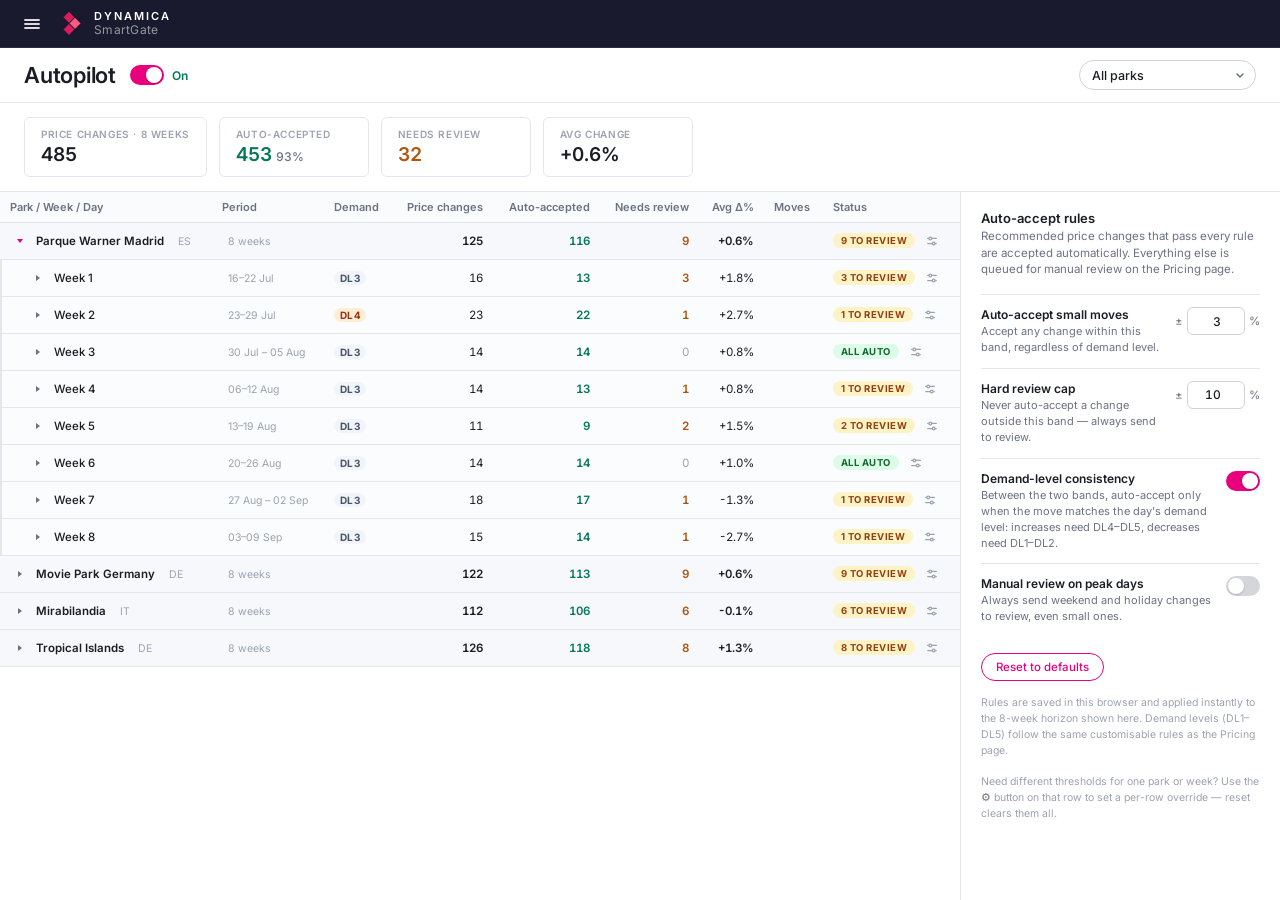
==== autopilot.html @ 84ec47a8 "Booking channels, demand levels, Autopilot page, bulk updates Pricing page: - Ticket types replaced " ====
<!DOCTYPE html>
<html lang="en">
<head>
  <meta charset="UTF-8" />
  <meta name="viewport" content="width=device-width, initial-scale=1.0" />
  <title>Autopilot — Dynamica SmartGate</title>
  <link rel="stylesheet" href="styles.css" />
  <style>
    /* Autopilot — scoped to .ap- */
    [hidden] { display: none !important; }

    .ap-page {
      flex: 1;
      display: flex;
      flex-direction: column;
      overflow: hidden;
      background: var(--body-bg);
    }
    .ap-header-row {
      flex-shrink: 0;
      padding: 12px 24px;
      display: flex;
      align-items: center;
      gap: 14px;
      flex-wrap: wrap;
      background: var(--surface);
      border-bottom: 1px solid var(--border);
    }
    .ap-heading {
      font-family: 'Inter', sans-serif;
      font-size: 22px;
      font-weight: 600;
      color: var(--text-primary);
      letter-spacing: -0.01em;
      margin: 0;
    }
    .ap-master {
      display: inline-flex;
      align-items: center;
      gap: 8px;
      font-family: 'Inter', sans-serif;
      font-size: 12px;
      font-weight: 600;
      color: var(--text-secondary);
    }
    .ap-master .state-label { min-width: 24px; }
    .ap-master .state-label.on { color: #047857; }
    .ap-spacer { flex: 1; }
    .ap-park-filter {
      font-family: 'Inter', sans-serif;
      font-size: 12.5px;
      font-weight: 500;
      color: var(--text-primary);
      background: var(--surface);
      border: 1px solid var(--border-mid);
      border-radius: 20px;
      height: 30px;
      padding: 0 28px 0 12px;
      appearance: none;
      -webkit-appearance: none;
      cursor: pointer;
      background-image: url("data:image/svg+xml;utf8,<svg xmlns='http://www.w3.org/2000/svg' width='10' height='10' viewBox='0 0 10 10'><path d='M2 4l3 3 3-3' stroke='%236b7280' stroke-width='1.5' fill='none' stroke-linecap='round' stroke-linejoin='round'/></svg>");
      background-repeat: no-repeat;
      background-position: right 10px center;
    }
    .ap-park-filter:hover { border-color: var(--accent); }

    /* KPI strip */
    .ap-kpis {
      flex-shrink: 0;
      display: flex;
      gap: 12px;
      flex-wrap: wrap;
      padding: 14px 24px;
      background: var(--surface);
      border-bottom: 1px solid var(--border);
    }
    .ap-kpi {
      border: 1px solid var(--border);
      border-radius: var(--radius);
      padding: 10px 16px;
      min-width: 150px;
      font-family: 'Inter', sans-serif;
    }
    .ap-kpi .label {
      font-size: 10px;
      font-weight: 600;
      text-transform: uppercase;
      letter-spacing: 0.06em;
      color: var(--text-muted);
    }
    .ap-kpi .value {
      font-size: 19px;
      font-weight: 600;
      color: var(--text-primary);
      font-variant-numeric: tabular-nums;
      margin-top: 3px;
    }
    .ap-kpi .value .unit { font-size: 12px; font-weight: 500; color: var(--text-secondary); margin-left: 4px; }
    .ap-kpi.k-auto   .value { color: #047857; }
    .ap-kpi.k-review .value { color: #b45309; }

    /* Body: table + rules sidebar */
    .ap-body {
      flex: 1;
      display: grid;
      grid-template-columns: minmax(0, 1fr) 320px;
      overflow: hidden;
    }
    .ap-table-wrap {
      overflow: auto;
      background: var(--surface);
    }
    table.ap-table {
      border-collapse: separate;
      border-spacing: 0;
      width: 100%;
      min-width: 860px;
      font-family: 'Inter', sans-serif;
      font-size: 11.5px;
      background: var(--surface);
    }
    table.ap-table thead th {
      position: sticky;
      top: 0;
      z-index: 5;
      padding: 8px 10px;
      font-weight: 600;
      font-size: 11px;
      color: var(--text-secondary);
      background: #fafbfc;
      border-bottom: 1px solid var(--border);
      text-align: left;
      white-space: nowrap;
    }
    table.ap-table thead th.num { text-align: right; }
    table.ap-table tbody td {
      padding: 7px 10px;
      border-bottom: 1px solid var(--border);
      color: var(--text-primary);
      vertical-align: middle;
      white-space: nowrap;
      background: var(--surface);
    }
    table.ap-table tbody td.num {
      text-align: right;
      font-variant-numeric: tabular-nums;
    }
    table.ap-table tbody tr:hover td { background-color: var(--row-hover); }
    table.ap-table tbody tr.row-park td { background: #f6f8fc; font-weight: 600; }
    table.ap-table tbody tr.row-park:hover td { background: #eef2f8; }
    table.ap-table tbody tr.row-week td { background: #fbfcfe; }
    table.ap-table tbody tr.row-week:hover td { background: #f3f5f9; }
    table.ap-table tbody tr.row-park td.col-name { padding-left: 12px; }
    table.ap-table tbody tr.row-week td.col-name { padding-left: 30px; box-shadow: inset 2px 0 0 var(--border); }
    table.ap-table tbody tr.row-day  td.col-name { padding-left: 52px; box-shadow: inset 2px 0 0 var(--border); }

    .accordion-name {
      display: inline-flex;
      align-items: center;
      gap: 8px;
      cursor: pointer;
      user-select: none;
    }
    .accordion-chev {
      display: inline-flex;
      align-items: center;
      justify-content: center;
      width: 16px;
      height: 16px;
      border-radius: 4px;
      color: var(--text-secondary);
      transition: transform .15s ease, background .12s, color .12s;
    }
    .accordion-name:hover .accordion-chev { background: rgba(232,0,125,0.08); color: var(--accent); }
    .accordion-name.expanded .accordion-chev { transform: rotate(90deg); color: var(--accent); }
    .lvl-park-name { font-weight: 600; color: var(--text-primary); }
    .lvl-week-name { font-weight: 500; color: var(--text-primary); }
    .park-country {
      font-weight: 400;
      font-size: 10.5px;
      color: var(--text-muted);
      margin-left: 6px;
      letter-spacing: 0.02em;
    }
    .row-meta {
      color: var(--text-muted);
      font-weight: 400;
      font-size: 10.5px;
      margin-left: 6px;
    }
    .leaf-bullet {
      display: inline-block;
      color: var(--text-muted);
      margin-right: 8px;
      font-size: 14px;
      line-height: 1;
      vertical-align: middle;
      transform: translateY(-1px);
    }
    .day-dow { color: var(--text-muted); font-size: 10.5px; margin-left: 6px; }
    .holiday-tag { color: var(--accent); font-weight: 500; margin-left: 6px; font-size: 10.5px; }

    /* Demand Level chips (same scale as Pricing) */
    .dl-chip {
      display: inline-block;
      font-size: 10px;
      font-weight: 700;
      letter-spacing: 0.04em;
      padding: 1px 6px;
      border-radius: 999px;
      font-variant-numeric: tabular-nums;
    }
    .dl-chip.dl-5 { background: #fee2e2; color: #991b1b; }
    .dl-chip.dl-4 { background: #ffedd5; color: #9a3412; }
    .dl-chip.dl-3 { background: #f1f5f9; color: #475569; }
    .dl-chip.dl-2 { background: #e0f2fe; color: #075985; }
    .dl-chip.dl-1 { background: #ede9fe; color: #5b21b6; }

    /* Counts + status */
    .ap-count-auto   { color: #047857; font-weight: 600; }
    .ap-count-review { color: #b45309; font-weight: 600; }
    .ap-count-zero   { color: var(--text-muted); font-weight: 400; }
    .ap-status {
      display: inline-block;
      font-size: 9.5px;
      font-weight: 700;
      letter-spacing: 0.05em;
      text-transform: uppercase;
      padding: 2px 8px;
      border-radius: 999px;
      white-space: nowrap;
    }
    .ap-status.s-auto   { background: #dcfce7; color: #166534; }
    .ap-status.s-review { background: #fef3c7; color: #92400e; }
    .ap-status.s-none   { background: #f1f5f9; color: #64748b; }
    .ap-status.s-off    { background: #f1f5f9; color: #64748b; }
    td.status-cell { white-space: nowrap; }
    .ap-tune {
      display: inline-flex;
      align-items: center;
      justify-content: center;
      width: 22px;
      height: 22px;
      margin-left: 6px;
      border: none;
      background: transparent;
      border-radius: 50%;
      color: var(--text-muted);
      cursor: pointer;
      vertical-align: middle;
      padding: 0;
      transition: color .12s, background .12s;
    }
    .ap-tune:hover { color: var(--accent); background: rgba(232,0,125,0.08); }
    .ap-ovr-chip {
      display: inline-block;
      font-size: 9.5px;
      font-weight: 700;
      letter-spacing: 0.03em;
      padding: 2px 7px;
      border-radius: 999px;
      background: rgba(232,0,125,0.08);
      color: var(--accent);
      margin-left: 6px;
      vertical-align: middle;
      font-variant-numeric: tabular-nums;
    }
    .ap-ovr-popover {
      position: fixed;
      z-index: 300;
      width: 290px;
      background: var(--surface);
      border: 1px solid var(--border);
      border-radius: var(--radius-lg);
      box-shadow: var(--shadow-lg);
      padding: 14px 16px;
      font-family: 'Inter', sans-serif;
    }
    .ap-ovr-title { font-size: 12.5px; font-weight: 600; color: var(--text-primary); }
    .ap-ovr-sub { font-size: 11px; color: var(--text-secondary); line-height: 1.45; margin: 4px 0 10px; }
    .ap-ovr-row {
      display: flex;
      align-items: center;
      gap: 6px;
      padding: 5px 0;
    }
    .ap-ovr-row label { flex: 1; font-size: 11.5px; font-weight: 500; color: var(--text-primary); }
    .ap-ovr-row .pm, .ap-ovr-row .unit { font-size: 11.5px; color: var(--text-secondary); }
    .ap-ovr-row input {
      width: 56px;
      height: 28px;
      padding: 0 8px;
      border: 1px solid var(--border-mid);
      border-radius: var(--radius);
      font-family: 'Inter', sans-serif;
      font-size: 12px;
      font-weight: 500;
      text-align: right;
      font-variant-numeric: tabular-nums;
    }
    .ap-ovr-row input:focus { outline: 1.5px solid var(--accent); outline-offset: -1px; border-color: var(--accent); }
    .ap-ovr-actions {
      display: flex;
      justify-content: space-between;
      gap: 8px;
      margin-top: 10px;
    }
    .ap-ovr-clear {
      font-family: 'Inter', sans-serif;
      font-size: 11px;
      font-weight: 500;
      color: var(--text-secondary);
      background: transparent;
      border: 1px solid var(--border-mid);
      border-radius: 999px;
      padding: 5px 12px;
      cursor: pointer;
    }
    .ap-ovr-clear:hover { color: #dc2626; border-color: #fecaca; background: #fef2f2; }
    .ap-ovr-apply {
      font-family: 'Inter', sans-serif;
      font-size: 11px;
      font-weight: 600;
      color: #fff;
      background: var(--accent);
      border: 1px solid var(--accent);
      border-radius: 999px;
      padding: 5px 16px;
      cursor: pointer;
    }
    .ap-ovr-apply:hover { background: var(--accent-dim); }
    .ap-rules-note-icon { color: var(--text-secondary); }

    .ap-moves {
      font-size: 10.5px;
      color: var(--text-secondary);
      font-variant-numeric: tabular-nums;
    }
    .ap-moves .up   { color: #166534; }
    .ap-moves .down { color: #991b1b; }
    .ap-empty {
      text-align: center;
      font-style: italic;
      color: var(--text-muted);
      padding: 32px 16px !important;
    }

    /* Rules sidebar */
    .ap-rules {
      border-left: 1px solid var(--border);
      background: var(--surface);
      overflow-y: auto;
      padding: 18px 20px 24px;
      font-family: 'Inter', sans-serif;
    }
    .ap-rules-title {
      font-size: 13px;
      font-weight: 600;
      color: var(--text-primary);
      margin-bottom: 2px;
    }
    .ap-rules-sub {
      font-size: 11.5px;
      color: var(--text-secondary);
      line-height: 1.45;
      margin-bottom: 16px;
    }
    .ap-rule {
      display: flex;
      align-items: flex-start;
      gap: 10px;
      padding: 12px 0;
      border-top: 1px solid var(--border);
    }
    .ap-rule-text { flex: 1; min-width: 0; }
    .ap-rule-label { font-size: 12px; font-weight: 600; color: var(--text-primary); }
    .ap-rule-desc {
      font-size: 11px;
      color: var(--text-secondary);
      line-height: 1.45;
      margin-top: 2px;
    }
    .ap-rule-input {
      display: inline-flex;
      align-items: center;
      gap: 4px;
      flex-shrink: 0;
    }
    .ap-rule-input input[type="number"] {
      width: 58px;
      height: 28px;
      padding: 0 8px;
      border: 1px solid var(--border-mid);
      border-radius: var(--radius);
      font-family: 'Inter', sans-serif;
      font-size: 12px;
      font-weight: 500;
      color: var(--text-primary);
      text-align: right;
      font-variant-numeric: tabular-nums;
    }
    .ap-rule-input input[type="number"]:focus { outline: 1.5px solid var(--accent); outline-offset: -1px; border-color: var(--accent); }
    .ap-rule-input .suffix { font-size: 11.5px; color: var(--text-secondary); }
    .ap-rules-reset {
      margin-top: 16px;
      font-family: 'Inter', sans-serif;
      font-size: 11.5px;
      font-weight: 500;
      color: var(--accent);
      background: none;
      border: 1px solid var(--accent);
      border-radius: 999px;
      padding: 6px 14px;
      cursor: pointer;
      transition: background .12s;
    }
    .ap-rules-reset:hover { background: rgba(232,0,125,0.08); }
    .ap-rules-note {
      margin-top: 14px;
      font-size: 10.5px;
      color: var(--text-muted);
      line-height: 1.5;
    }

    @media (max-width: 1100px) {
      .ap-body { grid-template-columns: 1fr; }
      .ap-rules { border-left: none; border-top: 1px solid var(--border); }
    }
  </style>
</head>
<body>
<div class="app">

  <!-- ── Top Nav ── -->
  <nav class="topnav">
    <button class="burger-btn" type="button" aria-label="Open menu" aria-expanded="false" aria-controls="appDrawer">
      <svg width="20" height="20" viewBox="0 0 20 20" fill="none" stroke="currentColor" stroke-width="1.8" stroke-linecap="round" aria-hidden="true">
        <line x1="3" y1="6"  x2="17" y2="6"/>
        <line x1="3" y1="10" x2="17" y2="10"/>
        <line x1="3" y1="14" x2="17" y2="14"/>
      </svg>
    </button>
    <a href="index.html" style="display:flex;align-items:center;gap:8px;margin-right:32px;text-decoration:none;flex-shrink:0;">
      <img src="engine_logo (2).png" style="height:28px;width:auto;display:block;" alt="Dynamica SmartGate">
      <div style="display:flex;flex-direction:column;line-height:1;gap:2px;">
        <span style="font-family:'Inter',sans-serif;font-size:11px;font-weight:600;letter-spacing:0.18em;color:#ffffff;text-transform:uppercase;">DYNAMICA</span>
        <span style="font-family:'Inter',sans-serif;font-size:12px;font-weight:400;letter-spacing:0.02em;color:rgba(255,255,255,0.55);">SmartGate</span>
      </div>
    </a>
  </nav>

  <main class="ap-page">

    <div class="ap-header-row">
      <h1 class="ap-heading">Autopilot</h1>
      <div class="ap-master">
        <label class="switch">
          <input type="checkbox" id="apEnabled" checked />
          <span class="switch-track"><span class="switch-thumb"></span></span>
        </label>
        <span class="state-label on" id="apEnabledLabel">On</span>
      </div>
      <div class="ap-spacer"></div>
      <select class="ap-park-filter" id="apParkFilter" aria-label="Filter by park">
        <option value="">All parks</option>
      </select>
    </div>

    <div class="ap-kpis" id="apKpis"></div>

    <div class="ap-body">
      <div class="ap-table-wrap">
        <table class="ap-table">
          <thead>
            <tr>
              <th>Park / Week / Day</th>
              <th>Period</th>
              <th>Demand</th>
              <th class="num">Price changes</th>
              <th class="num">Auto-accepted</th>
              <th class="num">Needs review</th>
              <th class="num">Avg Δ%</th>
              <th>Moves</th>
              <th>Status</th>
            </tr>
          </thead>
          <tbody id="apBody"></tbody>
        </table>
      </div>

      <aside class="ap-rules" aria-label="Autopilot rules">
        <div class="ap-rules-title">Auto-accept rules</div>
        <div class="ap-rules-sub">
          Recommended price changes that pass every rule are accepted automatically.
          Everything else is queued for manual review on the Pricing page.
        </div>

        <div class="ap-rule">
          <div class="ap-rule-text">
            <div class="ap-rule-label">Auto-accept small moves</div>
            <div class="ap-rule-desc">Accept any change within this band, regardless of demand level.</div>
          </div>
          <div class="ap-rule-input">
            <span class="suffix">±</span>
            <input type="number" id="ruleMaxAuto" min="0" max="20" step="0.5" value="3" />
            <span class="suffix">%</span>
          </div>
        </div>

        <div class="ap-rule">
          <div class="ap-rule-text">
            <div class="ap-rule-label">Hard review cap</div>
            <div class="ap-rule-desc">Never auto-accept a change outside this band — always send to review.</div>
          </div>
          <div class="ap-rule-input">
            <span class="suffix">±</span>
            <input type="number" id="ruleCap" min="1" max="50" step="0.5" value="10" />
            <span class="suffix">%</span>
          </div>
        </div>

        <div class="ap-rule">
          <div class="ap-rule-text">
            <div class="ap-rule-label">Demand-level consistency</div>
            <div class="ap-rule-desc">Between the two bands, auto-accept only when the move matches the day's demand level: increases need DL4–DL5, decreases need DL1–DL2.</div>
          </div>
          <label class="switch">
            <input type="checkbox" id="ruleDlConsistent" checked />
            <span class="switch-track"><span class="switch-thumb"></span></span>
          </label>
        </div>

        <div class="ap-rule">
          <div class="ap-rule-text">
            <div class="ap-rule-label">Manual review on peak days</div>
            <div class="ap-rule-desc">Always send weekend and holiday changes to review, even small ones.</div>
          </div>
          <label class="switch">
            <input type="checkbox" id="ruleWeekendManual" />
            <span class="switch-track"><span class="switch-thumb"></span></span>
          </label>
        </div>

        <button class="ap-rules-reset" type="button" id="apRulesReset">Reset to defaults</button>
        <div class="ap-rules-note">
          Rules are saved in this browser and applied instantly to the 8-week horizon shown here.
          Demand levels (DL1–DL5) follow the same customisable rules as the Pricing page.
          <br><br>
          Need different thresholds for one park or week? Use the
          <span class="ap-rules-note-icon" aria-hidden="true">⚙</span> button on that row to set a
          per-row override — reset clears them all.
        </div>
      </aside>
    </div>

  </main>
</div>

<!-- ── Slide-out drawer ── -->
<div class="drawer-backdrop"></div>
<aside class="drawer" id="appDrawer" aria-label="Main menu">
  <div class="drawer-header">
    <img src="engine_logo (2).png" alt="Dynamica">
    <div class="drawer-brand">
      <span class="wordmark">DYNAMICA</span>
      <span class="sub">SmartGate</span>
    </div>
    <button class="drawer-close" type="button" aria-label="Close menu">
      <svg width="18" height="18" viewBox="0 0 18 18" fill="none" stroke="currentColor" stroke-width="1.8" stroke-linecap="round" aria-hidden="true">
        <line x1="4"  y1="4"  x2="14" y2="14"/>
        <line x1="14" y1="4"  x2="4"  y2="14"/>
      </svg>
    </button>
  </div>
  <nav>
    <ul class="drawer-menu">
      <li>
        <a href="index.html" class="drawer-item">
          <span class="drawer-icon">
            <svg width="18" height="18" viewBox="0 0 18 18" fill="none" stroke="currentColor" stroke-width="1.6" stroke-linecap="round" stroke-linejoin="round" aria-hidden="true">
              <rect x="2.5"  y="9"  width="3" height="6"  rx="0.8"/>
              <rect x="7.5"  y="5"  width="3" height="10" rx="0.8"/>
              <rect x="12.5" y="2"  width="3" height="13" rx="0.8"/>
            </svg>
          </span>
          Pricing
        </a>
      </li>
      <li>
        <a href="autopilot.html" class="drawer-item active">
          <span class="drawer-icon">
            <svg width="18" height="18" viewBox="0 0 18 18" fill="none" stroke="currentColor" stroke-width="1.6" stroke-linecap="round" stroke-linejoin="round" aria-hidden="true">
              <path d="M9 1.8 L10.6 6.2 L15.4 6.2 L11.5 9.1 L13 13.8 L9 11 L5 13.8 L6.5 9.1 L2.6 6.2 L7.4 6.2 Z"/>
            </svg>
          </span>
          Autopilot
        </a>
      </li>
      <li>
        <a href="settings.html" class="drawer-item">
          <span class="drawer-icon">
            <svg width="18" height="18" viewBox="0 0 18 18" fill="none" stroke="currentColor" stroke-width="1.5" stroke-linecap="round" stroke-linejoin="round" aria-hidden="true">
              <circle cx="9" cy="9" r="2.2"/>
              <path d="M9 1.6v1.7M9 14.7v1.7M16.4 9h-1.7M3.3 9H1.6M14.2 3.8l-1.2 1.2M5 13l-1.2 1.2M14.2 14.2L13 13M5 5L3.8 3.8"/>
            </svg>
          </span>
          Settings
        </a>
      </li>
      <li>
        <button class="drawer-item drawer-logout" type="button">
          <span class="drawer-icon">
            <svg width="18" height="18" viewBox="0 0 18 18" fill="none" stroke="currentColor" stroke-width="1.6" stroke-linecap="round" stroke-linejoin="round" aria-hidden="true">
              <path d="M11 13v1.2A1.3 1.3 0 0 1 9.7 15.5h-5.2A1.3 1.3 0 0 1 3.2 14.2V3.8A1.3 1.3 0 0 1 4.5 2.5h5.2A1.3 1.3 0 0 1 11 3.8V5"/>
              <path d="M7.5 9h8.4"/>
              <path d="M13.4 6.5L15.9 9 13.4 11.5"/>
            </svg>
          </span>
          Log out
        </button>
      </li>
    </ul>
  </nav>
</aside>
<div class="logout-overlay" aria-hidden="true">
  <div class="logout-spinner"></div>
</div>

<div class="app-toast" id="appToast" role="status" aria-live="polite"></div>

<script src="app.js"></script>
<script>
(function () {

  // ── Seeded RNG (same scheme as the Pricing page) ──
  function hashStr(s) {
    let h = 2166136261 >>> 0;
    for (let i = 0; i < s.length; i++) {
      h ^= s.charCodeAt(i);
      h = Math.imul(h, 16777619) >>> 0;
    }
    return h >>> 0;
  }
  function mulberry32(seed) {
    let a = seed >>> 0;
    return function () {
      a = (a + 0x6D2B79F5) >>> 0;
      let t = a;
      t = Math.imul(t ^ (t >>> 15), t | 1);
      t ^= t + Math.imul(t ^ (t >>> 7), t | 61);
      return ((t ^ (t >>> 14)) >>> 0) / 4294967296;
    };
  }
  function rngFor(key) { return mulberry32(hashStr(key)); }
  function pick(rng, lo, hi) { return lo + rng() * (hi - lo); }
  function pickInt(rng, lo, hi) { return Math.round(pick(rng, lo, hi)); }

  // ── Domain (mirrors the Pricing page: booking channels at the Adult rate) ──
  const PARKS = [
    { id: 'warner',       name: 'Parque Warner Madrid', country: 'ES' },
    { id: 'moviepark',    name: 'Movie Park Germany',   country: 'DE' },
    { id: 'mirabilandia', name: 'Mirabilandia',         country: 'IT' },
    { id: 'tropical',     name: 'Tropical Islands',     country: 'DE' },
  ];
  const CHANNELS = [
    { id: 'web',  label: 'Web' },
    { id: 'app',  label: 'App' },
    { id: 'ota',  label: 'OTA' },
    { id: 'gate', label: 'Gate' },
  ];

  // ── Demand Levels (same customisable-rules table as Pricing) ──
  const DL_META = {
    5: { code: 'DL5', label: 'BOD / Very high' },
    4: { code: 'DL4', label: 'High demand' },
    3: { code: 'DL3', label: 'Standard demand' },
    2: { code: 'DL2', label: 'Low demand' },
    1: { code: 'DL1', label: 'Smart day / Very low' },
  };
  function demandLevelFor(ppt) {
    if (ppt >= 20)  return 5;
    if (ppt >= 10)  return 4;
    if (ppt >= -5)  return 3;
    if (ppt >= -10) return 2;
    return 1;
  }
  function dlChip(dl) {
    return '<span class="dl-chip dl-' + dl + '" title="' + DL_META[dl].code + ' — ' + DL_META[dl].label + '">' + DL_META[dl].code + '</span>';
  }

  // ── 8-week horizon from Thu 2026-07-16 (tomorrow in the demo data model) ──
  const MONTHS_SHORT = ['Jan','Feb','Mar','Apr','May','Jun','Jul','Aug','Sep','Oct','Nov','Dec'];
  const DOWS = ['Sun','Mon','Tue','Wed','Thu','Fri','Sat'];
  function buildWeeks() {
    const weeks = [];
    const start = new Date(Date.UTC(2026, 6, 16));   // Thu 2026-07-16
    for (let w = 0; w < 8; w++) {
      const days = [];
      for (let i = 0; i < 7; i++) {
        const d = new Date(start);
        d.setUTCDate(start.getUTCDate() + w * 7 + i);
        const iso = d.toISOString().slice(0, 10);
        const dow = d.getUTCDay();
        days.push({
          iso,
          label: String(d.getUTCDate()).padStart(2, '0') + ' ' + MONTHS_SHORT[d.getUTCMonth()],
          dowLabel: DOWS[dow],
          isWeekend: dow === 0 || dow === 6,
          // School-holiday week: Sat 2026-07-25 .. Fri 2026-07-31
          isHoliday: iso >= '2026-07-25' && iso <= '2026-07-31',
        });
      }
      const a = days[0], b = days[6];
      const sameMonth = a.iso.slice(5, 7) === b.iso.slice(5, 7);
      weeks.push({
        key: 'w' + w,
        num: w + 1,
        label: sameMonth
          ? a.label.slice(0, 2) + '–' + b.label
          : a.label + ' – ' + b.label,
        days,
      });
    }
    return weeks;
  }
  const WEEKS = buildWeeks();

  // ── Per park × day: demand level + one recommended change per channel ──
  // Same shape of logic as the Pricing page: weekend/holiday lift demand,
  // demand level drives the direction/size of the price move, DL3 mostly
  // holds, and ~4% of changes are wild outliers that trip the review cap.
  function dayData(park, day) {
    const r = rngFor('ap|' + park.id + '|' + day.iso);
    let ds = day.isWeekend ? 65 : 38;
    if (day.isHoliday) ds += 18;
    ds += pick(r, -14, 14);
    ds = Math.max(8, Math.min(99, Math.round(ds)));
    // Same centring as the Pricing page: typical weekday → DL3.
    const ppt = Math.round((ds - 42) * 0.55);
    const dl = demandLevelFor(ppt);

    const changes = CHANNELS.map(ch => {
      const cr = rngFor('apch|' + park.id + '|' + ch.id + '|' + day.iso);
      let pct = 0;
      if      (dl === 5) pct = pick(cr, 4, 9);
      else if (dl === 4) pct = pick(cr, 2, 5);
      else if (dl === 2) pct = pick(cr, -6, -3);
      else if (dl === 1) pct = pick(cr, -12, -7);
      else if (cr() < 0.15) pct = pick(cr, -2, 2);   // DL3 mostly holds
      // Wild-outlier seed (~4%) — lands outside the hard review cap.
      if (cr() < 0.04) pct = (cr() > 0.5 ? 1 : -1) * pick(cr, 11, 16);
      pct = Math.round(pct * 10) / 10;
      return { channel: ch, pct };
    });
    return { dl, ppt, changes };
  }

  // ── Rules (persisted) ──
  // `overrides` holds per-row custom thresholds, keyed by parkId (whole park)
  // or `parkId|weekKey` (one week). Week overrides beat park overrides beat
  // the global rules.
  const RULES_KEY = 'dynamica.autopilot';
  const RULE_DEFAULTS = { enabled: true, maxAuto: 3, cap: 10, dlConsistent: true, weekendManual: false };
  function loadRules() {
    const out = Object.assign({}, RULE_DEFAULTS, { overrides: {} });
    try {
      const raw = localStorage.getItem(RULES_KEY);
      if (!raw) return out;
      const parsed = JSON.parse(raw);
      Object.keys(RULE_DEFAULTS).forEach(k => { if (k in parsed) out[k] = parsed[k]; });
      if (parsed.overrides && typeof parsed.overrides === 'object') out.overrides = parsed.overrides;
      return out;
    } catch (e) { return out; }
  }
  function saveRules() { localStorage.setItem(RULES_KEY, JSON.stringify(rules)); }
  let rules = loadRules();

  // Effective thresholds for a park × week scope.
  function effectiveThresholds(parkId, weekKey) {
    const o = rules.overrides || {};
    const w = o[parkId + '|' + weekKey] || {};
    const p = o[parkId] || {};
    return {
      maxAuto: w.maxAuto != null ? w.maxAuto : (p.maxAuto != null ? p.maxAuto : rules.maxAuto),
      cap:     w.cap     != null ? w.cap     : (p.cap     != null ? p.cap     : rules.cap),
    };
  }

  // ── Classify one change against the rules ──
  // 'auto' = auto-accepted, 'review' = queued for manual review, 'none' = no change.
  function classify(change, day, dl, th) {
    if (change.pct === 0) return 'none';
    if (!rules.enabled) return 'review';
    const abs = Math.abs(change.pct);
    if (abs > th.cap) return 'review';                                      // hard cap
    if (rules.weekendManual && (day.isWeekend || day.isHoliday)) return 'review';
    if (abs <= th.maxAuto) return 'auto';                                   // small move
    if (rules.dlConsistent) {
      if (change.pct > 0 && dl >= 4) return 'auto';
      if (change.pct < 0 && dl <= 2) return 'auto';
      return 'review';
    }
    return 'auto';
  }

  // ── Aggregate helpers ──
  function classifyDay(park, day, weekKey) {
    const d = dayData(park, day);
    const th = effectiveThresholds(park.id, weekKey);
    let auto = 0, review = 0, pctSum = 0, n = 0;
    const moves = [];
    d.changes.forEach(c => {
      const cls = classify(c, day, d.dl, th);
      if (cls === 'none') return;
      n++;
      pctSum += c.pct;
      if (cls === 'auto') auto++; else review++;
      moves.push({ label: c.channel.label, pct: c.pct, cls });
    });
    return { dl: d.dl, changes: n, auto, review, avg: n ? pctSum / n : 0, moves };
  }
  function sumStats(list) {
    let changes = 0, auto = 0, review = 0, wSum = 0;
    list.forEach(s => {
      changes += s.changes; auto += s.auto; review += s.review;
      wSum += s.avg * s.changes;
    });
    return { changes, auto, review, avg: changes ? wSum / changes : 0 };
  }

  // ── Formatting ──
  function fmtPct(n) {
    const r = Math.round(n * 10) / 10;
    return (r > 0 ? '+' : '') + r.toFixed(1) + '%';
  }
  function countCell(n, cls) {
    return n > 0 ? '<span class="' + cls + '">' + n + '</span>' : '<span class="ap-count-zero">0</span>';
  }
  function statusChip(stats) {
    if (!rules.enabled) return '<span class="ap-status s-off">Autopilot off</span>';
    if (stats.changes === 0) return '<span class="ap-status s-none">No changes</span>';
    if (stats.review === 0)  return '<span class="ap-status s-auto">All auto</span>';
    return '<span class="ap-status s-review">' + stats.review + ' to review</span>';
  }
  // ── Per-row threshold overrides: tune button + indicator chip ──
  const tuneSvg = '<svg width="12" height="12" viewBox="0 0 14 14" fill="none" stroke="currentColor" stroke-width="1.5" stroke-linecap="round" aria-hidden="true"><line x1="2" y1="4" x2="12" y2="4"/><circle cx="5" cy="4" r="1.6" fill="var(--surface)"/><line x1="2" y1="10" x2="12" y2="10"/><circle cx="9" cy="10" r="1.6" fill="var(--surface)"/></svg>';
  function tuneBtn(scope, label) {
    return '<button class="ap-tune" type="button" data-scope="' + scope + '" data-label="' + label +
      '" title="Custom thresholds — ' + label + '" aria-label="Custom thresholds for ' + label + '">' + tuneSvg + '</button>';
  }
  function ovrChip(scope) {
    const o = (rules.overrides || {})[scope];
    if (!o || (o.maxAuto == null && o.cap == null)) return '';
    const parts = [];
    if (o.maxAuto != null) parts.push('auto ±' + o.maxAuto + '%');
    if (o.cap != null) parts.push('cap ±' + o.cap + '%');
    return '<span class="ap-ovr-chip" title="Custom thresholds on this row override the global rules">' + parts.join(' · ') + '</span>';
  }

  function movesCell(moves) {
    if (!moves || !moves.length) return '<span class="ap-count-zero">—</span>';
    return '<span class="ap-moves">' + moves.map(m =>
      '<span class="' + (m.pct > 0 ? 'up' : 'down') + '" title="' + m.label + ' ' + fmtPct(m.pct) +
      (m.cls === 'review' ? ' — needs review' : ' — auto-accepted') + '">' +
      m.label + ' ' + fmtPct(m.pct) + '</span>'
    ).join('<span style="color:var(--text-muted)"> · </span>') + '</span>';
  }

  // ── Accordion state ──
  const expanded = {
    parks: new Set(['warner']),
    weeks: new Set(),          // `${parkId}|${weekKey}`
  };
  let parkFilter = '';

  const chevronSvg = '<svg width="10" height="10" viewBox="0 0 10 10" fill="currentColor" aria-hidden="true"><polygon points="3,2 7,5 3,8"/></svg>';

  // ── Render ──
  function render() {
    const body = document.getElementById('apBody');
    const out = [];
    const parks = PARKS.filter(p => !parkFilter || p.id === parkFilter);
    const allParkStats = [];

    parks.forEach(park => {
      const weekStats = WEEKS.map(week => {
        const dayStats = week.days.map(day => classifyDay(park, day, week.key));
        return { week, dayStats, stats: sumStats(dayStats) };
      });
      const parkStats = sumStats(weekStats.map(w => w.stats));
      allParkStats.push(parkStats);
      const parkOpen = expanded.parks.has(park.id);

      out.push(
        '<tr class="row-park" data-park="' + park.id + '">' +
          '<td class="col-name">' +
            '<span class="accordion-name ' + (parkOpen ? 'expanded' : '') + '" role="button" tabindex="0" data-toggle="park" aria-expanded="' + parkOpen + '">' +
              '<span class="accordion-chev">' + chevronSvg + '</span>' +
              '<span class="lvl-park-name">' + park.name + '</span>' +
              '<span class="park-country">' + park.country + '</span>' +
            '</span>' +
          '</td>' +
          '<td><span class="row-meta">8 weeks</span></td>' +
          '<td></td>' +
          '<td class="num">' + parkStats.changes + '</td>' +
          '<td class="num">' + countCell(parkStats.auto, 'ap-count-auto') + '</td>' +
          '<td class="num">' + countCell(parkStats.review, 'ap-count-review') + '</td>' +
          '<td class="num">' + fmtPct(parkStats.avg) + '</td>' +
          '<td></td>' +
          '<td class="status-cell">' + statusChip(parkStats) + ovrChip(park.id) + tuneBtn(park.id, park.name) + '</td>' +
        '</tr>'
      );
      if (!parkOpen) return;

      weekStats.forEach(({ week, dayStats, stats }) => {
        const wKey = park.id + '|' + week.key;
        const weekOpen = expanded.weeks.has(wKey);
        // Dominant demand level across the week (mode).
        const dlCounts = {};
        dayStats.forEach(s => { dlCounts[s.dl] = (dlCounts[s.dl] || 0) + 1; });
        const domDl = Object.keys(dlCounts).sort((a, b) => dlCounts[b] - dlCounts[a])[0];

        out.push(
          '<tr class="row-week" data-park="' + park.id + '" data-week="' + week.key + '">' +
            '<td class="col-name">' +
              '<span class="accordion-name ' + (weekOpen ? 'expanded' : '') + '" role="button" tabindex="0" data-toggle="week" aria-expanded="' + weekOpen + '">' +
                '<span class="accordion-chev">' + chevronSvg + '</span>' +
                '<span class="lvl-week-name">Week ' + week.num + '</span>' +
              '</span>' +
            '</td>' +
            '<td><span class="row-meta">' + week.label + '</span></td>' +
            '<td>' + dlChip(+domDl) + '</td>' +
            '<td class="num">' + stats.changes + '</td>' +
            '<td class="num">' + countCell(stats.auto, 'ap-count-auto') + '</td>' +
            '<td class="num">' + countCell(stats.review, 'ap-count-review') + '</td>' +
            '<td class="num">' + fmtPct(stats.avg) + '</td>' +
            '<td></td>' +
            '<td class="status-cell">' + statusChip(stats) + ovrChip(park.id + '|' + week.key) +
              tuneBtn(park.id + '|' + week.key, park.name + ' — Week ' + week.num) + '</td>' +
          '</tr>'
        );
        if (!weekOpen) return;

        week.days.forEach((day, i) => {
          const s = dayStats[i];
          out.push(
            '<tr class="row-day">' +
              '<td class="col-name">' +
                '<span class="leaf-bullet" aria-hidden="true">•</span>' +
                day.label +
                '<span class="day-dow">' + day.dowLabel + '</span>' +
                (day.isHoliday ? '<span class="holiday-tag">Holiday</span>' : '') +
              '</td>' +
              '<td></td>' +
              '<td>' + dlChip(s.dl) + '</td>' +
              '<td class="num">' + s.changes + '</td>' +
              '<td class="num">' + countCell(s.auto, 'ap-count-auto') + '</td>' +
              '<td class="num">' + countCell(s.review, 'ap-count-review') + '</td>' +
              '<td class="num">' + (s.changes ? fmtPct(s.avg) : '—') + '</td>' +
              '<td>' + movesCell(s.moves) + '</td>' +
              '<td>' + statusChip(s) + '</td>' +
            '</tr>'
          );
        });
      });
    });

    if (!out.length) {
      out.push('<tr><td colspan="9" class="ap-empty">No matching parks.</td></tr>');
    }
    body.innerHTML = out.join('');
    renderKpis(sumStats(allParkStats));
  }

  function renderKpis(total) {
    const autoRate = total.changes ? Math.round((total.auto / total.changes) * 100) : 0;
    document.getElementById('apKpis').innerHTML =
      '<div class="ap-kpi"><div class="label">Price changes · 8 weeks</div><div class="value">' + total.changes.toLocaleString('en-GB') + '</div></div>' +
      '<div class="ap-kpi k-auto"><div class="label">Auto-accepted</div><div class="value">' + total.auto.toLocaleString('en-GB') +
        '<span class="unit">' + (rules.enabled ? autoRate + '%' : '—') + '</span></div></div>' +
      '<div class="ap-kpi k-review"><div class="label">Needs review</div><div class="value">' + total.review.toLocaleString('en-GB') + '</div></div>' +
      '<div class="ap-kpi"><div class="label">Avg change</div><div class="value">' + fmtPct(total.avg) + '</div></div>';
  }

  // ── Accordion events ──
  document.getElementById('apBody').addEventListener('click', e => {
    const toggle = e.target.closest('[data-toggle]');
    if (!toggle) return;
    const tr = toggle.closest('tr');
    if (toggle.dataset.toggle === 'park') {
      const k = tr.dataset.park;
      if (expanded.parks.has(k)) expanded.parks.delete(k);
      else expanded.parks.add(k);
    } else {
      const k = tr.dataset.park + '|' + tr.dataset.week;
      if (expanded.weeks.has(k)) expanded.weeks.delete(k);
      else expanded.weeks.add(k);
    }
    render();
  });
  document.getElementById('apBody').addEventListener('keydown', e => {
    if (e.key !== 'Enter' && e.key !== ' ') return;
    const toggle = e.target.closest('[data-toggle]');
    if (!toggle) return;
    e.preventDefault();
    toggle.click();
  });

  // ── Park filter ──
  const parkSel = document.getElementById('apParkFilter');
  PARKS.forEach(p => {
    const opt = document.createElement('option');
    opt.value = p.id;
    opt.textContent = p.name;
    parkSel.appendChild(opt);
  });
  parkSel.addEventListener('change', () => {
    parkFilter = parkSel.value;
    if (parkFilter) expanded.parks.add(parkFilter);
    render();
  });

  // ── Per-row threshold override popover ──
  let ovrPopover = null;
  let ovrScope = null;
  function buildOvrPopover() {
    if (ovrPopover) return;
    ovrPopover = document.createElement('div');
    ovrPopover.className = 'ap-ovr-popover';
    ovrPopover.hidden = true;
    ovrPopover.innerHTML =
      '<div class="ap-ovr-title" id="ovrTitle">Custom thresholds</div>' +
      '<div class="ap-ovr-sub">Overrides the global rules for this row (and everything under it). Leave a field blank to inherit.</div>' +
      '<div class="ap-ovr-row"><label for="ovrMaxAuto">Auto-accept within</label><span class="pm">±</span><input type="number" id="ovrMaxAuto" min="0" max="20" step="0.5"><span class="unit">%</span></div>' +
      '<div class="ap-ovr-row"><label for="ovrCap">Hard review cap</label><span class="pm">±</span><input type="number" id="ovrCap" min="1" max="50" step="0.5"><span class="unit">%</span></div>' +
      '<div class="ap-ovr-actions">' +
        '<button class="ap-ovr-clear" type="button" id="ovrClear">Clear override</button>' +
        '<button class="ap-ovr-apply" type="button" id="ovrApply">Apply</button>' +
      '</div>';
    document.body.appendChild(ovrPopover);
    ovrPopover.querySelector('#ovrApply').addEventListener('click', applyOvr);
    ovrPopover.querySelector('#ovrClear').addEventListener('click', () => {
      if (ovrScope && rules.overrides) delete rules.overrides[ovrScope];
      saveRules();
      closeOvrPopover();
      render();
    });
  }
  function openOvrPopover(btn) {
    buildOvrPopover();
    ovrScope = btn.dataset.scope;
    ovrPopover.querySelector('#ovrTitle').textContent = 'Custom thresholds — ' + btn.dataset.label;
    const cur = (rules.overrides || {})[ovrScope] || {};
    ovrPopover.querySelector('#ovrMaxAuto').value = cur.maxAuto != null ? cur.maxAuto : '';
    ovrPopover.querySelector('#ovrCap').value     = cur.cap     != null ? cur.cap     : '';
    ovrPopover.hidden = false;
    const r = btn.getBoundingClientRect();
    const pw = ovrPopover.offsetWidth;
    let left = Math.min(r.left, window.innerWidth - pw - 8);
    ovrPopover.style.top  = (r.bottom + 6) + 'px';
    ovrPopover.style.left = Math.max(8, left) + 'px';
    document.addEventListener('mousedown', onOvrOutside, true);
    document.addEventListener('keydown', onOvrKey);
    setTimeout(() => ovrPopover.querySelector('#ovrMaxAuto').focus(), 30);
  }
  function closeOvrPopover() {
    if (!ovrPopover || ovrPopover.hidden) return;
    ovrPopover.hidden = true;
    ovrScope = null;
    document.removeEventListener('mousedown', onOvrOutside, true);
    document.removeEventListener('keydown', onOvrKey);
  }
  function onOvrOutside(e) {
    if (ovrPopover.contains(e.target) || e.target.closest('.ap-tune')) return;
    closeOvrPopover();
  }
  function onOvrKey(e) {
    if (e.key === 'Escape') closeOvrPopover();
    if (e.key === 'Enter') applyOvr();
  }
  function applyOvr() {
    if (!ovrScope) return;
    const ma = parseFloat(ovrPopover.querySelector('#ovrMaxAuto').value);
    const cp = parseFloat(ovrPopover.querySelector('#ovrCap').value);
    rules.overrides = rules.overrides || {};
    const o = {};
    if (!isNaN(ma)) o.maxAuto = Math.max(0, Math.min(20, ma));
    if (!isNaN(cp)) o.cap = Math.max(1, Math.min(50, cp));
    if (o.maxAuto != null && o.cap != null && o.cap < o.maxAuto) o.cap = o.maxAuto;
    if (o.maxAuto == null && o.cap == null) delete rules.overrides[ovrScope];
    else rules.overrides[ovrScope] = o;
    saveRules();
    closeOvrPopover();
    render();
  }
  document.getElementById('apBody').addEventListener('click', e => {
    const btn = e.target.closest('.ap-tune');
    if (!btn) return;
    e.stopPropagation();
    if (!ovrPopover || ovrPopover.hidden || ovrScope !== btn.dataset.scope) openOvrPopover(btn);
    else closeOvrPopover();
  });

  // ── Rules form wiring ──
  const elEnabled       = document.getElementById('apEnabled');
  const elEnabledLabel  = document.getElementById('apEnabledLabel');
  const elMaxAuto       = document.getElementById('ruleMaxAuto');
  const elCap           = document.getElementById('ruleCap');
  const elDlConsistent  = document.getElementById('ruleDlConsistent');
  const elWeekendManual = document.getElementById('ruleWeekendManual');

  function syncForm() {
    elEnabled.checked       = rules.enabled;
    elEnabledLabel.textContent = rules.enabled ? 'On' : 'Off';
    elEnabledLabel.classList.toggle('on', rules.enabled);
    elMaxAuto.value         = rules.maxAuto;
    elCap.value             = rules.cap;
    elDlConsistent.checked  = rules.dlConsistent;
    elWeekendManual.checked = rules.weekendManual;
  }
  function clampNum(v, lo, hi, fallback) {
    const n = parseFloat(v);
    if (isNaN(n)) return fallback;
    return Math.max(lo, Math.min(hi, n));
  }
  function onRulesChanged() {
    rules.enabled       = elEnabled.checked;
    rules.maxAuto       = clampNum(elMaxAuto.value, 0, 20, RULE_DEFAULTS.maxAuto);
    rules.cap           = clampNum(elCap.value, 1, 50, RULE_DEFAULTS.cap);
    if (rules.cap < rules.maxAuto) rules.cap = rules.maxAuto;   // cap can't sit inside the auto band
    rules.dlConsistent  = elDlConsistent.checked;
    rules.weekendManual = elWeekendManual.checked;
    saveRules();
    syncForm();
    render();
  }
  [elEnabled, elDlConsistent, elWeekendManual].forEach(el => el.addEventListener('change', onRulesChanged));
  [elMaxAuto, elCap].forEach(el => {
    el.addEventListener('change', onRulesChanged);
    el.addEventListener('keydown', e => { if (e.key === 'Enter') onRulesChanged(); });
  });
  document.getElementById('apRulesReset').addEventListener('click', () => {
    rules = Object.assign({}, RULE_DEFAULTS, { overrides: {} });   // also clears per-row overrides
    saveRules();
    syncForm();
    render();
  });

  syncForm();
  render();
})();
</script>

</body>
</html>
---- styles.css ----
@import url('https://fonts.googleapis.com/css2?family=Inter:wght@400;500;600;700&family=JetBrains+Mono:wght@400;500&display=swap');

/* ── Reset & Base ─────────────────────────────────────────── */
*, *::before, *::after { box-sizing: border-box; margin: 0; padding: 0; }

:root {
  --nav-bg:       #1a1a2e;
  --nav-border:   #2d2d44;
  --accent:       #e8007d;
  --accent-dim:   #c2185b;
  --accent-text:  #e8007d;
  --warn:         #f5a623;
  --danger:       #e05252;
  --body-bg:      #f5f6f8;
  --surface:      #ffffff;
  --border:       #e4e6eb;
  --border-mid:   #d0d3da;
  --text-primary: #1a1d23;
  --text-secondary: #6b7280;
  --text-muted:   #9ca3af;
  --row-hover:    #f0f4ff;
  --row-selected: #eef2ff;
  --pill-bg:      #1e2028;
  --radius:       6px;
  --radius-lg:    10px;
  --shadow-sm:    0 1px 3px rgba(0,0,0,.08);
  --shadow-md:    0 4px 16px rgba(0,0,0,.12);
  --shadow-lg:    0 8px 32px rgba(0,0,0,.18);
}

html, body {
  font-family: 'Inter', -apple-system, BlinkMacSystemFont, sans-serif;
  font-size: 13px;
  color: var(--text-primary);
  background: var(--body-bg);
  height: 100%;
  overflow: hidden;
}

/* ── App Shell ────────────────────────────────────────────── */
.app {
  display: flex;
  flex-direction: column;
  height: 100vh;
  overflow: hidden;
}

/* ── Top Nav ──────────────────────────────────────────────── */
.topnav {
  background: var(--nav-bg);
  border-bottom: 1px solid var(--nav-border);
  display: flex;
  align-items: center;
  padding: 0 20px;
  height: 48px;
  flex-shrink: 0;
  gap: 0;
  position: relative;
  z-index: 100;
}

.logo {
  display: flex;
  align-items: center;
  gap: 8px;
  margin-right: 32px;
  text-decoration: none;
}

.logo-mark {
  width: 26px;
  height: 26px;
  background: var(--accent);
  border-radius: 5px;
  display: flex;
  align-items: center;
  justify-content: center;
}

.logo-mark svg { width: 14px; height: 14px; fill: #fff; }

.logo-text {
  font-size: 14px;
  font-weight: 600;
  color: #fff;
  letter-spacing: .04em;
  text-transform: uppercase;
}

/* Main tabs in nav */
.nav-tabs {
  display: flex;
  align-items: center;
  gap: 2px;
  flex: 1;
}

.nav-tab {
  color: #9ca3af;
  text-decoration: none;
  font-size: 13px;
  font-weight: 500;
  padding: 14px 16px 13px;
  border-bottom: 2px solid transparent;
  transition: color .15s, border-color .15s;
  white-space: nowrap;
  height: 48px;
  display: inline-flex;
  align-items: center;
}

.nav-tab:hover { color: #e5e7eb; }

.nav-tab.active {
  color: #fff;
  border-bottom-color: var(--accent);
  background: none;
}

.nav-divider {
  width: 1px;
  height: 20px;
  background: var(--nav-border);
  margin: 0 12px;
}

/* Burger / menu icon */
.nav-menu-btn {
  width: 32px;
  height: 32px;
  border-radius: var(--radius);
  border: 1px solid var(--nav-border);
  background: transparent;
  cursor: pointer;
  display: flex;
  align-items: center;
  justify-content: center;
  gap: 0;
  flex-direction: column;
  padding: 0;
  transition: background .15s;
  position: relative;
}

.nav-menu-btn:hover { background: rgba(255,255,255,.08); }

.nav-menu-btn span {
  display: block;
  width: 14px;
  height: 1.5px;
  background: #9ca3af;
  margin: 1.5px 0;
  border-radius: 2px;
  transition: background .15s;
}

.nav-menu-btn:hover span { background: #e5e7eb; }

/* Dropdown menu from burger */
.nav-dropdown {
  position: absolute;
  top: calc(100% + 8px);
  right: 0;
  background: var(--surface);
  border: 1px solid var(--border);
  border-radius: var(--radius-lg);
  box-shadow: var(--shadow-lg);
  min-width: 180px;
  z-index: 999;
  display: none;
  overflow: hidden;
}

.nav-dropdown.open { display: block; }

.nav-dropdown a {
  display: flex;
  align-items: center;
  gap: 10px;
  padding: 10px 16px;
  color: var(--text-primary);
  text-decoration: none;
  font-size: 13px;
  font-weight: 500;
  transition: background .12s;
}

.nav-dropdown a:hover { background: var(--row-hover); }

.nav-dropdown a svg { width: 15px; height: 15px; color: var(--text-secondary); }

/* ── Filter Bar ───────────────────────────────────────────── */
.filter-bar {
  background: #ffffff;
  border-bottom: 1px solid var(--border);
  display: flex;
  align-items: center;
  padding: 0 20px;
  height: 44px;
  flex-shrink: 0;
  gap: 8px;
}

/* ── Multi-Select Filter ──────────────────────────────────── */
.ms-wrap { position: relative; display: inline-block; }

.ms-trigger {
  display: flex;
  align-items: center;
  gap: 6px;
  background: var(--surface);
  border: 1px solid var(--border-mid);
  border-radius: 20px;
  color: var(--text-primary);
  font-family: 'Inter', sans-serif;
  font-size: 12.5px;
  font-weight: 500;
  padding: 4px 12px;
  min-width: 130px;
  cursor: pointer;
  transition: border-color .15s;
  white-space: nowrap;
}

.ms-trigger:hover { border-color: var(--accent); }
.ms-trigger svg { flex-shrink: 0; color: #6b7280; }

.ms-dropdown {
  position: absolute;
  top: calc(100% + 4px);
  left: 0;
  min-width: 200px;
  background: #1e2028;
  border: 1px solid #2a2d35;
  border-radius: 8px;
  box-shadow: var(--shadow-lg);
  z-index: 200;
  display: none;
}

.ms-wrap.open .ms-dropdown { display: block; }

.ms-search input {
  width: 100%;
  background: #16181d;
  border: none;
  border-bottom: 1px solid #2a2d35;
  padding: 8px 12px;
  color: #e5e7eb;
  font-family: 'Inter', sans-serif;
  font-size: 12px;
  outline: none;
}

.ms-search input::placeholder { color: #6b7280; }

.ms-options { max-height: 200px; overflow-y: auto; padding: 4px 0; }

.ms-option {
  display: flex;
  align-items: center;
  gap: 8px;
  padding: 6px 12px;
  color: #cbd5e1;
  font-size: 12px;
  cursor: pointer;
  user-select: none;
}

.ms-option:hover { background: rgba(255,255,255,.05); }

.ms-option input[type=checkbox] { accent-color: var(--accent); cursor: pointer; }

.ms-all {
  border-bottom: 1px solid #2a2d35;
  color: #9ca3af;
  font-weight: 500;
}

/* ── Availability Range Picker ───────────────────────────── */
/* Portaled to document.body and position:fixed, so no ancestor can trap it
   in a stacking context. z-index sits above modals (500) and nav dropdowns
   (999) so the popup always renders above whatever triggered it — including
   inside the Lock Unit Pricing modal on pricing.html. */
.avail-range-picker {
  position: fixed;
  z-index: 1100;
  display: none;
  background: #1e2028;
  border: 1px solid #2a2d35;
  border-radius: 10px;
  box-shadow: var(--shadow-lg);
  padding: 16px;
  width: 520px;
}

.avail-range-picker.open { display: block; }

.ar-calendars { display: flex; gap: 20px; }

.ar-cal { flex: 1; }

.ar-cal-header {
  display: flex;
  align-items: center;
  justify-content: space-between;
  margin-bottom: 8px;
}

.ar-weekdays {
  display: grid;
  grid-template-columns: repeat(7, 1fr);
  text-align: center;
  font-size: 10px;
  font-weight: 600;
  color: #6b7280;
  margin-bottom: 4px;
}

.ar-days {
  display: grid;
  grid-template-columns: repeat(7, 1fr);
  gap: 2px;
}

.ar-day {
  width: 32px;
  height: 32px;
  display: flex;
  align-items: center;
  justify-content: center;
  border-radius: 50%;
  color: #e5e7eb;
  font-size: 11.5px;
  cursor: pointer;
  transition: background .12s;
  border: none;
  background: none;
  font-family: 'Inter', sans-serif;
}

.ar-day:hover { background: rgba(255,255,255,.1); }
.ar-day.empty { visibility: hidden; cursor: default; }
.ar-day.today { outline: 1px solid var(--accent); }
.ar-day.range-start,
.ar-day.range-end { background: var(--accent); color: #fff; }
.ar-day.range-start { border-radius: 50% 0 0 50%; }
.ar-day.range-end { border-radius: 0 50% 50% 0; }
.ar-day.in-range { background: rgba(62,207,142,0.15); border-radius: 0; }
.ar-day.hover-range { background: rgba(232,0,125,0.12); border-radius: 0; }

.ar-footer {
  display: flex;
  align-items: center;
  justify-content: space-between;
  margin-top: 14px;
  padding-top: 12px;
  border-top: 1px solid #2a2d35;
}

.ar-range-text {
  font-size: 12px;
  color: #9ca3af;
}

.avail-range-btn svg:first-child { margin-right: 2px; }

/* ── Sub-tab Bar ──────────────────────────────────────────── */
.subtab-bar {
  background: var(--surface);
  border-bottom: 1px solid var(--border);
  display: flex;
  align-items: center;
  padding: 0 20px;
  height: 44px;
  flex-shrink: 0;
  gap: 0;
}

.subtab {
  color: var(--text-secondary);
  text-decoration: none;
  font-size: 13px;
  font-weight: 500;
  padding: 10px 16px;
  border-bottom: 2px solid transparent;
  margin-bottom: -1px;
  transition: color .15s, border-color .15s;
  white-space: nowrap;
}

.subtab:hover { color: var(--text-primary); }

.subtab.active {
  color: var(--text-primary);
  border-bottom-color: var(--accent);
}

.subtab-spacer { flex: 1; }

/* Advanced Filters button */
.btn-adv-filters {
  display: flex;
  align-items: center;
  gap: 6px;
  padding: 6px 12px;
  border: 1px solid var(--border-mid);
  border-radius: var(--radius);
  background: var(--surface);
  color: var(--text-secondary);
  font-family: 'Inter', sans-serif;
  font-size: 12px;
  font-weight: 500;
  cursor: pointer;
  transition: background .15s, border-color .15s;
}

.btn-adv-filters:hover { background: var(--row-hover); border-color: var(--border-mid); }

.btn-adv-filters svg { width: 13px; height: 13px; }

/* Re-run pricing — reuses the .btn-adv-filters outlined look so the two
   sit flush in the subtab bar. Disabled + spinner states handled inline. */
.btn-rerun[disabled] { opacity: .7; cursor: default; }
.btn-rerun .rerun-spinner {
  width: 12px; height: 12px;
  border: 2px solid rgba(0,0,0,0.15);
  border-top-color: var(--accent);
  border-radius: 50%;
  animation: rerun-spin .7s linear infinite;
  display: inline-block;
}
@keyframes rerun-spin { to { transform: rotate(360deg); } }

/* Small muted timestamp that sits to the left of the Re-run button. */
.rerun-timestamp {
  font-family: 'Inter', sans-serif;
  font-size: 11.5px;
  color: var(--text-muted);
  white-space: nowrap;
  margin-right: 8px;
}

/* Save button */
.btn-save {
  display: flex;
  align-items: center;
  gap: 6px;
  padding: 6px 16px;
  border: none;
  border-radius: var(--radius);
  background: var(--accent);
  color: #fff;
  font-family: 'Inter', sans-serif;
  font-size: 12px;
  font-weight: 600;
  cursor: pointer;
  transition: background .15s;
}

.btn-save:hover { background: var(--accent-dim); }

/* ── Main Content Area ────────────────────────────────────── */
.main {
  flex: 1;
  overflow: hidden;
  display: flex;
  flex-direction: column;
  position: relative;
}

/* ── Status Legend ────────────────────────────────────────── */
.status-legend {
  background: #fafbfc;
  border-bottom: 1px solid var(--border);
  padding: 5px 20px;
  font-size: 11px;
  color: var(--text-muted);
  display: flex;
  align-items: center;
  gap: 10px;
  flex-shrink: 0;
}

.status-legend-group { font-weight: 500; color: var(--text-secondary); }
.status-legend-item { display: inline-flex; align-items: center; gap: 4px; }
.status-legend-sep { color: var(--border-mid); margin: 0 4px; }

/* ── Term Table Sticky Column ─────────────────────────────── */
.term-name-cell {
  position: sticky;
  left: 0;
  background: var(--surface);
  z-index: 5;
  min-width: 180px;
  max-width: 180px;
  width: 180px;
  white-space: nowrap;
  overflow: hidden;
  text-overflow: ellipsis;
  padding-right: 12px;
}

.term-name-cell .term-name-text {
  display: inline-block;
  max-width: 140px;
  overflow: hidden;
  text-overflow: ellipsis;
  vertical-align: middle;
}

tr.row-property .term-name-cell { background: #fff; }
tr.row-bedtype .term-name-cell { background: #fafbfc; padding-left: 20px; max-width: none; overflow: visible; }

/* ── Data Table ───────────────────────────────────────────── */
.table-wrap {
  flex: 1;
  overflow-x: auto;
  overflow-y: auto;
}

table.data-table {
  table-layout: auto;
  width: 100%;
  border-collapse: collapse;
  font-family: 'Inter', sans-serif;
  font-size: 12.5px;
}

table.data-table th:first-child,
table.data-table td:first-child { min-width: 160px; }

table.data-table thead th {
  background: var(--surface);
  border-bottom: 1px solid var(--border);
  padding: 9px 12px;
  text-align: left;
  font-family: 'Inter', sans-serif;
  font-weight: 600;
  font-size: 11px;
  letter-spacing: 0.02em;
  color: var(--text-secondary);
  white-space: nowrap;
  position: sticky;
  top: 0;
  z-index: 10;
}

table.data-table thead th .th-sub {
  font-weight: 400;
  color: var(--text-muted);
  display: block;
  font-size: 10.5px;
  margin-top: 1px;
}


table.data-table tbody tr {
  border-bottom: 1px solid var(--border);
  transition: background .1s;
}

table.data-table tbody tr:hover { background: var(--row-hover); }

table.data-table tbody td {
  padding: 8px 12px;
  vertical-align: middle;
  white-space: nowrap;
  color: var(--text-primary);
}

/* Row hierarchy levels */
tr.row-property td:first-child { font-weight: 600; font-size: 13px; }
tr.row-property { background: #fff; }
tr.row-property td {
  padding-top: 10px;
  padding-bottom: 10px;
  height: 44px;
  vertical-align: middle;
}

tr.row-bedtype td { background: #fafbfc; }
tr.row-bedtype td:first-child { font-weight: 500; padding-left: 28px; }
tr.row-bedtype.clickable:hover td { background: #f0f4ff !important; cursor: pointer; }
tr.row-bedtype td {
  padding-top: 8px;
  padding-bottom: 8px;
  height: 38px;
  vertical-align: middle;
}

tr.row-unit td { background: #fff; }
tr.row-unit td:first-child { padding-left: 44px; }
tr.row-unit td {
  padding-top: 6px;
  padding-bottom: 6px;
  height: 34px;
  vertical-align: middle;
}

/* Consistent thead height */
table.data-table thead tr { height: 40px; }
table.data-table thead th { padding-top: 8px; padding-bottom: 8px; vertical-align: middle; }

/* Ensure form elements align in cells */
table.data-table td input,
table.data-table td select,
table.data-table td button { vertical-align: middle; }

/* Expand chevron */
.expand-btn {
  background: none;
  border: none;
  cursor: pointer;
  padding: 0;
  color: var(--text-muted);
  display: inline-flex;
  align-items: center;
  margin-right: 6px;
  transition: transform .15s;
}

.expand-btn svg { width: 12px; height: 12px; }
.expand-btn.open svg { transform: rotate(90deg); }

/* Availability % */
.avail-pct {
  display: inline-flex;
  align-items: center;
  gap: 5px;
  font-weight: 500;
}

.warn-icon {
  color: var(--warn);
  font-size: 13px;
}


/* Avg badge (ø symbol) */
.avg-badge {
  display: inline-flex;
  align-items: center;
  gap: 4px;
  color: var(--text-secondary);
}

.avg-badge .avg-sym {
  font-size: 11px;
  color: var(--text-muted);
}

/* Price change column sizing */
.price-change-abs .price-input { width: 64px; }
.price-change-pct .price-input { width: 56px; }

/* Price change inline input */
.price-input {
  width: 80px;
  height: 26px;
  border: 1px solid var(--border-mid);
  border-radius: 4px;
  background: #f3f4f6;
  font-family: 'Inter', sans-serif;
  font-size: 12px;
  color: var(--text-primary);
  padding: 3px 6px;
  text-align: right;
  outline: none;
}

.price-input:focus { border-color: var(--accent); background: #fff; }

/* Alert icons row */
.alert-icons {
  display: inline-flex;
  align-items: center;
  gap: 6px;
  color: var(--accent);
}

.alert-icons button {
  background: none;
  border: none;
  cursor: pointer;
  color: var(--accent);
  padding: 0;
  display: flex;
  align-items: center;
}

.alert-icons button svg { width: 13px; height: 13px; }
.alert-icons button:hover { color: var(--accent-dim); }

/* Delta values */
.delta-neg { color: var(--danger); }
.delta-pos { color: var(--accent); }

/* LT / Att. Value highlight */
.highlight-teal { color: var(--accent); font-weight: 600; }

/* Reason input */
.reason-input {
  border: 1px solid var(--border-mid);
  border-radius: 4px;
  background: #f3f4f6;
  font-family: 'Inter', sans-serif;
  font-size: 12px;
  color: var(--text-secondary);
  padding: 4px 8px;
  width: 90px;
  outline: none;
}

.reason-input:focus { border-color: var(--accent); background: #fff; }

/* ── Modal ────────────────────────────────────────────────── */
.modal-backdrop {
  position: fixed;
  inset: 0;
  background: rgba(0,0,0,.45);
  z-index: 500;
  display: none;
  align-items: center;
  justify-content: center;
}

.modal-backdrop.open { display: flex; }

.modal {
  background: var(--surface);
  border-radius: var(--radius-lg);
  box-shadow: var(--shadow-lg);
  font-family: 'Inter', sans-serif;
  width: 480px;
  max-height: 80vh;
  display: flex;
  flex-direction: column;
  overflow: hidden;
}

.modal-header {
  display: flex;
  align-items: flex-start;
  justify-content: space-between;
  padding: 18px 20px 14px;
  border-bottom: 1px solid var(--border);
}

.modal-title { font-size: 15px; font-weight: 600; }
.modal-subtitle { font-size: 12px; color: var(--text-secondary); margin-top: 2px; }

.modal-close {
  background: none;
  border: none;
  cursor: pointer;
  color: var(--text-muted);
  padding: 2px;
  border-radius: 4px;
  display: flex;
  align-items: center;
}

.modal-close:hover { background: var(--row-hover); color: var(--text-primary); }
.modal-close svg { width: 16px; height: 16px; }

.modal-body {
  flex: 1;
  overflow-y: auto;
  padding: 16px 20px;
}

.modal-footer {
  display: flex;
  justify-content: flex-end;
  gap: 8px;
  padding: 14px 20px;
  border-top: 1px solid var(--border);
}

/* Modal table */
table.modal-table {
  width: 100%;
  border-collapse: collapse;
  font-size: 12.5px;
}

table.modal-table thead th {
  border-bottom: 1px solid var(--border);
  padding: 7px 10px;
  text-align: left;
  font-weight: 600;
  font-size: 11.5px;
  color: var(--text-secondary);
}

table.modal-table thead th .th-sub {
  font-weight: 400;
  font-size: 10.5px;
  color: var(--text-muted);
}

table.modal-table tbody td {
  padding: 8px 10px;
  border-bottom: 1px solid var(--border);
}

table.modal-table tbody tr:last-child td { border-bottom: none; }

table.modal-table .info-icon {
  color: var(--warn);
  font-size: 13px;
}

/* Form fields in modal */
.form-field {
  position: relative;
  margin-bottom: 12px;
}

.form-field label {
  position: absolute;
  top: 8px;
  left: 12px;
  font-size: 11px;
  color: var(--text-muted);
  pointer-events: none;
}

.form-field input,
.form-field select {
  width: 100%;
  border: 1px solid var(--border-mid);
  border-radius: var(--radius);
  padding: 22px 12px 8px;
  font-family: 'Inter', sans-serif;
  font-size: 13px;
  color: var(--text-primary);
  background: var(--surface);
  outline: none;
  appearance: none;
}

.form-field input:focus,
.form-field select:focus { border-color: var(--accent); }

.form-row { display: flex; gap: 10px; }
.form-row .form-field { flex: 1; }

/* Toggle */
.toggle-row {
  display: flex;
  align-items: center;
  justify-content: space-between;
  padding: 10px 0;
}

.toggle {
  position: relative;
  width: 38px;
  height: 20px;
}

.toggle input { opacity: 0; width: 0; height: 0; }

.toggle-slider {
  position: absolute;
  inset: 0;
  background: var(--border-mid);
  border-radius: 20px;
  cursor: pointer;
  transition: background .2s;
}

.toggle-slider::before {
  content: '';
  position: absolute;
  width: 14px;
  height: 14px;
  background: #fff;
  border-radius: 50%;
  top: 3px;
  left: 3px;
  transition: transform .2s;
}

.toggle input:checked + .toggle-slider { background: var(--accent); }
.toggle input:checked + .toggle-slider::before { transform: translateX(18px); }

/* ── Advanced Filters Drawer ──────────────────────────────── */
.adv-drawer {
  position: absolute;
  top: 0;
  right: 0;
  bottom: 20px;            /* small gap above viewport bottom */
  width: 420px;
  background: var(--surface);
  border-left: 1px solid var(--border);
  box-shadow: var(--shadow-md);
  display: none;
  flex-direction: column;
  z-index: 50;
  overflow: hidden;        /* scroll happens in .adv-drawer-body */
}

/* Modifier for pages whose drawer should visually overlap the legend strip
   and KPI stats strip (pricing.html, pricing-renewals.html). Positions the
   drawer against the viewport so its top sits at the bottom of the subtab
   bar (topnav 48 + filter-bar 44 + subtab-bar 44 = 136px). */
.adv-drawer.adv-drawer-tall {
  position: fixed;
  top: 136px;
  right: 0;
  bottom: 20px;
}

.adv-drawer.open { display: flex; }

/* Scrollable section wrapper between the sticky header and footer. Host
   pages wrap their existing .adv-section list in this div. */
.adv-drawer-body {
  flex: 1;
  overflow-y: auto;
}

.adv-drawer-header {
  display: flex;
  align-items: center;
  justify-content: space-between;
  padding: 16px 18px;
  border-bottom: 1px solid var(--border);
  background: var(--surface);
  flex-shrink: 0;
}

.adv-drawer-title { font-size: 14px; font-weight: 600; }

.adv-close {
  background: none;
  border: none;
  cursor: pointer;
  color: var(--text-muted);
  display: flex;
  align-items: center;
}

.adv-close svg { width: 16px; height: 16px; }
.adv-close:hover { color: var(--text-primary); }

.adv-section { padding: 14px 18px; border-bottom: 1px solid var(--border); }
.adv-section-title { font-size: 11px; font-weight: 600; color: var(--text-muted); text-transform: uppercase; letter-spacing: .06em; margin-bottom: 10px; }

.adv-row {
  display: flex;
  align-items: center;
  justify-content: space-between;
  margin-bottom: 8px;
}

.adv-row label { font-size: 12.5px; color: var(--text-secondary); }

.adv-select {
  appearance: none;
  border: 1px solid var(--border-mid);
  border-radius: var(--radius);
  background: var(--surface);
  font-family: 'Inter', sans-serif;
  font-size: 12px;
  color: var(--text-secondary);
  padding: 5px 24px 5px 8px;
  cursor: pointer;
  background-image: url("data:image/svg+xml,%3Csvg xmlns='http://www.w3.org/2000/svg' width='10' height='6' fill='none'%3E%3Cpath d='M1 1l4 4 4-4' stroke='%236b7280' stroke-width='1.5' stroke-linecap='round'/%3E%3C/svg%3E");
  background-repeat: no-repeat;
  background-position: right 6px center;
  min-width: 90px;
}

.adv-select:focus { outline: none; border-color: var(--accent); }

.adv-full-select {
  width: 100%;
  margin-bottom: 8px;
  appearance: none;
  border: 1px solid var(--border-mid);
  border-radius: var(--radius);
  background: var(--surface);
  font-family: 'Inter', sans-serif;
  font-size: 12px;
  color: var(--text-muted);
  padding: 7px 28px 7px 10px;
  cursor: pointer;
  background-image: url("data:image/svg+xml,%3Csvg xmlns='http://www.w3.org/2000/svg' width='10' height='6' fill='none'%3E%3Cpath d='M1 1l4 4 4-4' stroke='%236b7280' stroke-width='1.5' stroke-linecap='round'/%3E%3C/svg%3E");
  background-repeat: no-repeat;
  background-position: right 8px center;
}

.adv-full-select:focus { outline: none; border-color: var(--accent); }

.adv-footer {
  padding: 14px 18px;
  background: var(--surface);
  border-top: 1px solid var(--border);
  flex-shrink: 0;
}

.btn-apply {
  width: 100%;
  padding: 10px;
  background: var(--accent);
  color: #fff;
  border: none;
  border-radius: var(--radius);
  font-family: 'Inter', sans-serif;
  font-size: 13px;
  font-weight: 600;
  cursor: pointer;
  transition: background .15s;
}

.btn-apply:hover { background: var(--accent-dim); }

/* ── Panels Container ─────────────────────────────────────── */
.panels-container {
  position: absolute;
  bottom: 0;
  left: 0;
  right: 0;
  z-index: 40;
  display: flex;
  flex-direction: column;
  pointer-events: none;
}

.panels-container > * { pointer-events: auto; }

/* ── Panel Collapse Handle ───────────────────────────────── */
.panel-collapse-handle {
  display: flex;
  align-items: center;
  justify-content: center;
  width: 52px;
  height: 22px;
  background: #2a2d35;
  border-radius: 8px 8px 0 0;
  cursor: pointer;
  margin: 0 auto;
  transition: background .15s;
  position: relative;
  z-index: 1;
}

.panel-collapse-handle:hover { background: #3d4150; }

.panel-collapse-handle svg {
  color: #9ca3af;
  transition: transform .3s, color .15s;
  width: 12px;
  height: 12px;
}

.panel-collapse-handle:hover svg { color: #e5e7eb; }

/* Chevron points down when open, rotates up when closed */
.exposure-wrap.panel-closed .panel-collapse-handle svg,
.unit-pricing-wrap.panel-closed .panel-collapse-handle svg {
  transform: rotate(180deg);
}

/* ── Panel Header Bar ────────────────────────────────────── */
.panel-header-bar {
  display: flex;
  align-items: center;
  height: 44px;
  padding: 0 16px;
  border-bottom: 1px solid var(--nav-border);
  flex-shrink: 0;
}

/* ── Expiration KPI Panel ────────────────────────────────── */
.exp-kpi-wrap {
  position: absolute;
  bottom: 0;
  left: 0;
  right: 0;
  z-index: 40;
  overflow: visible;
}

.exp-kpi-panel {
  height: 320px;
  background: linear-gradient(180deg, #1e2128 0%, #23262f 100%);
  border-top: 1px solid var(--nav-border);
  display: flex;
  flex-direction: column;
  overflow: hidden;
  transition: transform .3s cubic-bezier(0.4, 0, 0.2, 1), height .3s cubic-bezier(0.4, 0, 0.2, 1);
  width: 100%;
  transform: translateY(0);
}

.exp-kpi-wrap.minimized .exp-kpi-panel { transform: translateY(100%); }
.exp-kpi-wrap.minimized .panel-collapse-handle { display: none; }
.exp-kpi-wrap.minimized .panel-collapse-handle svg { transform: rotate(180deg); }

/* ── Exposure Panel ──────────────────────────────────────── */
.exposure-wrap {
  position: fixed;
  bottom: 0;
  left: 0;
  right: 0;
  z-index: 200;
  max-height: 52vh;
  display: flex;
  flex-direction: column;
  overflow: hidden;
}

.exposure-panel {
  width: 100%;
  flex: 1;
  min-height: 0;
  background: linear-gradient(180deg, #1e2128 0%, #23262f 100%);
  border-top: 1px solid var(--nav-border);
  transition: transform .3s cubic-bezier(0.4, 0, 0.2, 1);
  overflow: hidden;
  display: flex;
  flex-direction: column;
  transform: translateY(0);
}

.exposure-panel.panel-closed {
  transform: translateY(100%);
}

/* ── Unit Pricing Panel ──────────────────────────────────── */
.unit-pricing-wrap {
  overflow: visible;
}

.unit-pricing-panel {
  width: 100%;
  height: 420px;
  background: linear-gradient(180deg, #1e2128 0%, #23262f 100%);
  border-top: 1px solid var(--nav-border);
  transition: transform .3s cubic-bezier(0.4, 0, 0.2, 1), height .3s cubic-bezier(0.4, 0, 0.2, 1);
  overflow: hidden;
  display: flex;
  flex-direction: column;
  transform: translateY(0);
}

.unit-pricing-panel.panel-closed {
  transform: translateY(100%);
  height: 0;
}

/* When both panels are open, share space */
.panels-container.both-open .exposure-panel { max-height: 360px; }
.panels-container.both-open .unit-pricing-panel { max-height: 360px; }


.exposure-inner {
  padding: 12px 16px;
  flex: 1;
  min-height: 0;
  display: flex;
  flex-direction: column;
  overflow: hidden;
}

.exposure-title { font-size: 14px; font-weight: 600; color: #fff; }
.exposure-divider { color: #3d4150; }
.exposure-prop { font-size: 13px; color: #9ca3af; }

.exposure-dates { display: flex; gap: 8px; margin-bottom: 14px; flex-shrink: 0; }

.date-input-wrap {
  position: relative;
}

.date-input-wrap input {
  background: #1e2028;
  border: 1px solid var(--nav-border);
  border-radius: var(--radius);
  color: #9ca3af;
  font-family: 'Inter', sans-serif;
  font-size: 12px;
  padding: 5px 28px 5px 10px;
  width: 120px;
  outline: none;
}

.date-input-wrap input:focus { border-color: var(--accent); }

.date-input-wrap .cal-icon {
  position: absolute;
  right: 8px;
  top: 50%;
  transform: translateY(-50%);
  color: #6b7280;
  font-size: 12px;
}

.exposure-charts {
  display: flex;
  flex-direction: column;
  flex: 1;
  min-height: 0;
  overflow: hidden;
  gap: 0;
}

.chart-box {
  display: flex;
  flex-direction: column;
  overflow: hidden;
  flex: 1;
  min-height: 0;
}

.chart-canvas-wrap {
  position: relative;
  width: 100%;
  flex: 1;
  min-height: 140px;
  height: 180px;
}

.chart-label {
  font-size: 11.5px;
  font-weight: 600;
  color: #e5e7eb;
  margin-bottom: 4px;
  display: flex;
  align-items: center;
  flex-shrink: 0;
  justify-content: space-between;
}

.chart-legend {
  display: flex;
  gap: 12px;
  flex-wrap: wrap;
}

.legend-item {
  display: flex;
  align-items: center;
  gap: 4px;
  font-size: 10.5px;
  color: #9ca3af;
}

.legend-dot {
  width: 8px;
  height: 8px;
  border-radius: 50%;
}

.legend-line {
  width: 14px;
  height: 2px;
  border-radius: 1px;
}

canvas.chart-canvas { flex: 1; }

.chart-box canvas { width: 100% !important; height: 100% !important; max-width: 100%; max-height: 100%; }

/* ── Tooltip ──────────────────────────────────────────────── */
.tooltip-popup {
  position: fixed;
  background: var(--nav-bg);
  border: 1px solid var(--nav-border);
  border-radius: var(--radius);
  padding: 8px 0;
  min-width: 180px;
  z-index: 999;
  display: none;
  box-shadow: var(--shadow-md);
}

.tooltip-popup.open { display: block; }

.tooltip-title {
  font-size: 10.5px;
  font-weight: 600;
  color: var(--text-muted);
  text-transform: uppercase;
  letter-spacing: .06em;
  padding: 0 12px 6px;
  border-bottom: 1px solid var(--nav-border);
  margin-bottom: 4px;
}

.tooltip-item {
  display: flex;
  align-items: center;
  gap: 8px;
  padding: 5px 12px;
  color: #e5e7eb;
  font-size: 12px;
}

.tooltip-item svg { width: 13px; height: 13px; color: #9ca3af; }

/* ── Buttons ──────────────────────────────────────────────── */
.btn {
  display: inline-flex;
  align-items: center;
  gap: 6px;
  padding: 7px 14px;
  border-radius: var(--radius);
  font-family: 'Inter', sans-serif;
  font-size: 12.5px;
  font-weight: 500;
  cursor: pointer;
  border: none;
  transition: background .15s;
  text-decoration: none;
}

.btn-primary {
  background: var(--accent);
  color: #fff;
}
.btn-primary:hover { background: var(--accent-dim); }

.btn-ghost {
  background: transparent;
  color: var(--text-secondary);
  border: 1px solid var(--border-mid);
}
.btn-ghost:hover { background: var(--row-hover); }

.btn-danger {
  background: var(--danger);
  color: #fff;
}

/* ── Date Picker Button ──────────────────────────────────── */
.date-picker-btn {
  display: flex;
  align-items: center;
  gap: 8px;
  background: #1e2028;
  border: 1px solid var(--nav-border);
  border-radius: var(--radius);
  color: #9ca3af;
  font-family: 'Inter', sans-serif;
  font-size: 12px;
  padding: 5px 10px;
  cursor: pointer;
  min-width: 120px;
  transition: border-color .15s;
}

.date-picker-btn:hover { border-color: #3d4150; }
.date-picker-btn:focus { outline: none; border-color: var(--accent); }

/* ── Calendar Popup ──────────────────────────────────────── */
.calendar-popup {
  position: fixed;
  z-index: 600;
  display: none;
  background: #1e2028;
  border: 1px solid #2a2d35;
  border-radius: 8px;
  padding: 12px;
  width: 240px;
  box-shadow: var(--shadow-lg);
}

.calendar-popup.open { display: block; }

.calendar-header {
  display: flex;
  align-items: center;
  justify-content: space-between;
  margin-bottom: 8px;
}

.calendar-month {
  font-size: 12.5px;
  font-weight: 600;
  color: #e5e7eb;
}

.calendar-nav {
  background: none;
  border: none;
  cursor: pointer;
  color: #9ca3af;
  padding: 4px;
  border-radius: 4px;
  display: flex;
  align-items: center;
}

.calendar-nav:hover { background: rgba(255,255,255,.08); color: #e5e7eb; }

.calendar-weekdays {
  display: grid;
  grid-template-columns: repeat(7, 1fr);
  text-align: center;
  font-size: 10px;
  font-weight: 600;
  color: #6b7280;
  margin-bottom: 4px;
}

.calendar-days {
  display: grid;
  grid-template-columns: repeat(7, 1fr);
  gap: 2px;
}

.calendar-days button {
  background: none;
  border: none;
  color: #e5e7eb;
  font-family: 'Inter', sans-serif;
  font-size: 11.5px;
  padding: 5px 0;
  border-radius: 4px;
  cursor: pointer;
  transition: background .12s;
}

.calendar-days button:hover { background: rgba(255,255,255,.1); }
.calendar-days button.today { outline: 1px solid #475569; }
.calendar-days button.selected { background: var(--accent); color: #fff; }
.calendar-days button.empty { visibility: hidden; cursor: default; }

/* ── Add Button (concs / notes) ───────────────────────────── */
.add-concs-btn {
  background: none;
  border: none;
  cursor: pointer;
  color: var(--accent);
  font-family: 'Inter', sans-serif;
  font-size: 11.5px;
  font-weight: 500;
  display: inline-flex;
  align-items: center;
  gap: 4px;
  padding: 0;
}

.add-concs-btn:hover { opacity: 0.75; }

.note-textarea {
  width: 100%;
  border: 1px solid var(--border-mid);
  border-radius: var(--radius);
  padding: 10px;
  font-family: 'Inter', sans-serif;
  font-size: 13px;
  color: var(--text-primary);
  background: var(--surface);
  outline: none;
  resize: vertical;
}

.note-textarea:focus { border-color: var(--accent); }

/* ── Utility ──────────────────────────────────────────────── */
.hidden { display: none !important; }
.text-right { text-align: right; }
.text-muted { color: var(--text-muted); }
.font-mono { font-family: 'JetBrains Mono', monospace; }

/* ── KPI panel height constraint ─────────────────────────── */
.exp-kpi-wrap, .unit-pricing-wrap {
  max-height: 55vh;
}
.exp-kpi-panel, .unit-pricing-panel {
  max-height: 55vh;
}

/* ── Wide screen optimizations ───────────────────────────── */
@media (min-width: 1600px) {
  .filter-bar { gap: 10px; }
  .nav-tab { font-size: 14px; }
  .data-table th, .data-table td { padding: 8px 14px; font-size: 13px; }
  tr.row-property td, tr.row-bedtype td { font-size: 13px; }
}

/* ── Burger button (sits in topnav) ──────────────────────── */
.burger-btn {
  display: inline-flex;
  align-items: center;
  justify-content: center;
  width: 40px;
  height: 40px;
  margin-right: 6px;
  margin-left: -8px;
  background: transparent;
  border: none;
  border-radius: 6px;
  cursor: pointer;
  color: rgba(255,255,255,0.85);
  transition: background .12s, color .12s;
  flex-shrink: 0;
}
.burger-btn:hover { background: rgba(255,255,255,0.08); color: #fff; }
.burger-btn:focus-visible { outline: 2px solid var(--accent); outline-offset: -2px; }
.burger-btn svg { display: block; }

/* ── Slide-out drawer ────────────────────────────────────── */
.drawer-backdrop {
  position: fixed;
  inset: 0;
  background: rgba(15, 18, 30, 0.45);
  opacity: 0;
  visibility: hidden;
  transition: opacity .18s ease-out, visibility .18s ease-out;
  z-index: 1500;
}
.drawer-backdrop.open { opacity: 1; visibility: visible; }

.drawer {
  position: fixed;
  top: 0;
  left: 0;
  width: 280px;
  height: 100vh;
  background: var(--surface);
  box-shadow: var(--shadow-lg);
  transform: translateX(-100%);
  transition: transform .2s ease-out;
  z-index: 1501;
  display: flex;
  flex-direction: column;
  visibility: hidden;
}
.drawer.open { transform: translateX(0); visibility: visible; }
.drawer.closing { transition-duration: .15s; visibility: visible; }

.drawer-header {
  background: var(--nav-bg);
  border-bottom: 1px solid var(--nav-border);
  height: 64px;
  padding: 0 12px 0 20px;
  display: flex;
  align-items: center;
  gap: 10px;
  flex-shrink: 0;
}
.drawer-header img { height: 28px; width: auto; display: block; }
.drawer-brand {
  display: flex;
  flex-direction: column;
  line-height: 1;
  gap: 2px;
  flex: 1;
  min-width: 0;
}
.drawer-brand .wordmark {
  font-family: 'Inter', sans-serif;
  font-size: 11px;
  font-weight: 600;
  letter-spacing: 0.18em;
  color: #fff;
  text-transform: uppercase;
}
.drawer-brand .sub {
  font-family: 'Inter', sans-serif;
  font-size: 12px;
  font-weight: 400;
  letter-spacing: 0.02em;
  color: rgba(255,255,255,0.55);
}
.drawer-close {
  width: 32px;
  height: 32px;
  display: inline-flex;
  align-items: center;
  justify-content: center;
  background: transparent;
  border: none;
  border-radius: 6px;
  cursor: pointer;
  color: rgba(255,255,255,0.7);
  transition: background .12s, color .12s;
  flex-shrink: 0;
}
.drawer-close:hover { background: rgba(255,255,255,0.1); color: #fff; }
.drawer-close:focus-visible { outline: 2px solid var(--accent); outline-offset: -2px; }
.drawer-close svg { display: block; }

.drawer-menu {
  list-style: none;
  margin: 0;
  padding: 8px 0;
  flex: 1;
  overflow-y: auto;
}
.drawer-item {
  display: flex;
  align-items: center;
  gap: 12px;
  padding: 12px 20px;
  font-family: 'Inter', sans-serif;
  font-size: 13.5px;
  font-weight: 500;
  color: var(--text-primary);
  text-decoration: none;
  cursor: pointer;
  background: transparent;
  border: none;
  border-left: 3px solid transparent;
  width: 100%;
  text-align: left;
  transition: background .12s, color .12s, border-color .12s;
}
.drawer-item:hover { background: #f3f4f8; }
.drawer-item:focus-visible { outline: 2px solid var(--accent); outline-offset: -2px; }
.drawer-item .drawer-icon {
  width: 18px;
  height: 18px;
  color: var(--text-secondary);
  flex-shrink: 0;
  display: inline-flex;
  align-items: center;
  justify-content: center;
}
.drawer-item .drawer-icon svg { display: block; }
.drawer-item.active {
  color: var(--accent);
  background: #fdf2f8;
  border-left-color: var(--accent);
}
.drawer-item.active .drawer-icon { color: var(--accent); }

/* ── Logout fade overlay ─────────────────────────────────── */
.logout-overlay {
  position: fixed;
  inset: 0;
  background: var(--body-bg);
  z-index: 2000;
  opacity: 0;
  pointer-events: none;
  display: flex;
  align-items: center;
  justify-content: center;
  transition: opacity .25s ease-out;
}
.logout-overlay.show { opacity: 1; pointer-events: auto; }
.logout-spinner {
  width: 28px;
  height: 28px;
  border: 2.5px solid var(--border);
  border-top-color: var(--accent);
  border-radius: 50%;
  animation: logoutSpin .8s linear infinite;
}
@keyframes logoutSpin { to { transform: rotate(360deg); } }

/* ── Settings page ───────────────────────────────────────── */
.settings-page {
  flex: 1;
  display: flex;
  flex-direction: column;
  overflow: hidden;
  background: var(--body-bg);
}
.settings-header {
  flex-shrink: 0;
  padding: 14px 24px;
  background: var(--surface);
  border-bottom: 1px solid var(--border);
}
.settings-title {
  font-family: 'Inter', sans-serif;
  font-size: 22px;
  font-weight: 600;
  color: var(--text-primary);
  letter-spacing: -0.01em;
  margin: 0;
}
.settings-body {
  flex: 1;
  display: grid;
  grid-template-columns: 220px 1fr;
  overflow: hidden;
  min-height: 0;
}
.settings-sidebar {
  border-right: 1px solid var(--border);
  background: var(--surface);
  padding: 16px 0;
  overflow-y: auto;
}
.settings-sidebar-item {
  display: block;
  width: 100%;
  text-align: left;
  background: transparent;
  border: none;
  border-left: 3px solid transparent;
  padding: 10px 20px;
  font-family: 'Inter', sans-serif;
  font-size: 13px;
  font-weight: 500;
  color: var(--text-secondary);
  cursor: pointer;
  transition: background .12s, color .12s, border-color .12s;
}
.settings-sidebar-item:hover { background: #f3f4f8; color: var(--text-primary); }
.settings-sidebar-item.active {
  color: var(--accent);
  background: #fdf2f8;
  border-left-color: var(--accent);
}
.settings-content {
  padding: 28px 32px;
  overflow-y: auto;
  background: var(--body-bg);
}
.settings-card {
  background: var(--surface);
  border: 1px solid var(--border);
  border-radius: var(--radius-lg);
  padding: 26px 28px 22px;
  max-width: 560px;
  box-shadow: var(--shadow-sm);
}
.settings-section-title {
  font-family: 'Inter', sans-serif;
  font-size: 16px;
  font-weight: 600;
  color: var(--text-primary);
  margin-bottom: 4px;
}
.settings-section-sub {
  font-family: 'Inter', sans-serif;
  font-size: 12.5px;
  color: var(--text-muted);
  margin-bottom: 22px;
}
.settings-field { margin-bottom: 16px; }
.settings-field label {
  display: block;
  font-family: 'Inter', sans-serif;
  font-size: 12px;
  font-weight: 500;
  color: var(--text-secondary);
  margin-bottom: 6px;
}
.settings-input,
.settings-select {
  width: 100%;
  font-family: 'Inter', sans-serif;
  font-size: 13.5px;
  color: var(--text-primary);
  padding: 9px 12px;
  border: 1px solid var(--border-mid);
  border-radius: var(--radius);
  background: var(--surface);
  outline: none;
  transition: border-color .12s, box-shadow .12s;
}
.settings-input:focus,
.settings-select:focus {
  border-color: var(--accent);
  box-shadow: 0 0 0 3px rgba(232,0,125,0.12);
}
.settings-save-btn {
  margin-top: 8px;
  background: var(--accent);
  color: #fff;
  font-family: 'Inter', sans-serif;
  font-size: 13px;
  font-weight: 600;
  padding: 9px 20px;
  border: none;
  border-radius: var(--radius);
  cursor: pointer;
  transition: background .12s;
}
.settings-save-btn:hover { background: var(--accent-dim); }

.settings-coming-soon {
  display: flex;
  flex-direction: column;
  align-items: center;
  justify-content: center;
  padding: 64px 32px;
  background: var(--surface);
  border: 1px dashed var(--border);
  border-radius: var(--radius-lg);
  color: var(--text-muted);
  text-align: center;
  max-width: 560px;
}
.settings-coming-soon-title {
  font-family: 'Inter', sans-serif;
  font-size: 16px;
  font-weight: 600;
  color: var(--text-secondary);
  margin-bottom: 6px;
}
.settings-coming-soon-sub {
  font-family: 'Inter', sans-serif;
  font-size: 13px;
  color: var(--text-muted);
}

.app-toast {
  position: fixed;
  bottom: 24px;
  left: 50%;
  transform: translateX(-50%) translateY(20px);
  background: var(--text-primary);
  color: #fff;
  padding: 10px 18px;
  border-radius: 999px;
  font-family: 'Inter', sans-serif;
  font-size: 13px;
  font-weight: 500;
  box-shadow: var(--shadow-md);
  opacity: 0;
  pointer-events: none;
  transition: opacity .2s, transform .2s;
  z-index: 2500;
}
.app-toast.show {
  opacity: 1;
  transform: translateX(-50%) translateY(0);
}

/* ── Settings: toggle switch ── */
.switch {
  position: relative;
  display: inline-block;
  width: 34px;
  height: 20px;
  flex-shrink: 0;
}
.switch input {
  opacity: 0;
  width: 0;
  height: 0;
}
.switch-track {
  position: absolute;
  inset: 0;
  background: #d4d6dc;
  border-radius: 999px;
  transition: background .15s;
  cursor: pointer;
}
.switch-thumb {
  position: absolute;
  top: 2px;
  left: 2px;
  width: 16px;
  height: 16px;
  background: #fff;
  border-radius: 50%;
  transition: transform .15s;
  box-shadow: 0 1px 2px rgba(0,0,0,0.18);
}
.switch input:checked + .switch-track { background: var(--accent); }
.switch input:checked + .switch-track .switch-thumb { transform: translateX(14px); }
.switch input:focus-visible + .switch-track { box-shadow: 0 0 0 3px rgba(232,0,125,0.18); }

.settings-toggle-row {
  display: flex;
  align-items: center;
  gap: 12px;
  margin-bottom: 20px;
}
.settings-toggle-label {
  font-family: 'Inter', sans-serif;
  font-size: 13px;
  font-weight: 500;
  color: var(--text-primary);
}

.settings-two-col {
  display: grid;
  grid-template-columns: 1fr 1fr;
  gap: 16px;
  margin-bottom: 8px;
}

.settings-input-suffix {
  position: relative;
}
.settings-input-suffix .settings-input,
.settings-input-suffix input {
  padding-right: 28px;
}
.settings-input-suffix-text {
  position: absolute;
  right: 10px;
  top: 50%;
  transform: translateY(-50%);
  font-family: 'Inter', sans-serif;
  font-size: 13px;
  color: var(--text-muted);
  pointer-events: none;
}
.settings-input:disabled {
  background: #f5f6f8;
  color: var(--text-muted);
  cursor: not-allowed;
}

.settings-hint {
  font-family: 'Inter', sans-serif;
  font-size: 12px;
  color: var(--text-muted);
  margin: 10px 0 14px;
  line-height: 1.5;
}
.settings-example {
  font-family: 'Inter', sans-serif;
  font-size: 12.5px;
  color: var(--text-secondary);
  background: #f5f6f8;
  border-left: 3px solid var(--accent);
  padding: 10px 12px;
  border-radius: 4px;
  margin-bottom: 20px;
  line-height: 1.5;
}

/* ── Settings: alert config rows ── */
.alert-config-list {
  display: flex;
  flex-direction: column;
  gap: 10px;
  margin-bottom: 20px;
}
.alert-config-row {
  display: grid;
  grid-template-columns: auto auto 1fr 90px;
  align-items: center;
  gap: 12px;
  padding: 10px 12px;
  background: #fafbfc;
  border: 1px solid var(--border);
  border-radius: var(--radius);
}
.alert-swatch {
  width: 22px;
  height: 22px;
  border-radius: 6px;
  display: inline-flex;
  align-items: center;
  justify-content: center;
  color: #fff;
  font-family: 'Inter', sans-serif;
  font-size: 11px;
  font-weight: 700;
  flex-shrink: 0;
}
.alert-config-text { min-width: 0; }
.alert-config-label {
  font-family: 'Inter', sans-serif;
  font-size: 13px;
  font-weight: 600;
  color: var(--text-primary);
}
.alert-config-desc {
  font-family: 'Inter', sans-serif;
  font-size: 11.5px;
  color: var(--text-muted);
  margin-top: 1px;
}
.alert-thresh-input .settings-input { padding: 6px 24px 6px 8px; font-size: 13px; }
.alert-thresh-input .settings-input-suffix-text { right: 8px; font-size: 12px; }

/* ── Pricing: inline alert chips (Lane cell) ── */
.alert-chips {
  display: inline-flex;
  gap: 3px;
  margin-right: 6px;
  vertical-align: middle;
}
.alert-chip {
  display: inline-flex;
  align-items: center;
  justify-content: center;
  width: 16px;
  height: 16px;
  border-radius: 4px;
  font-family: 'Inter', sans-serif;
  font-size: 9.5px;
  font-weight: 700;
  color: #fff;
  cursor: help;
  flex-shrink: 0;
  line-height: 1;
}
.action-badge.b-autopilot {
  background: #fce7f3;
  color: var(--accent);
}
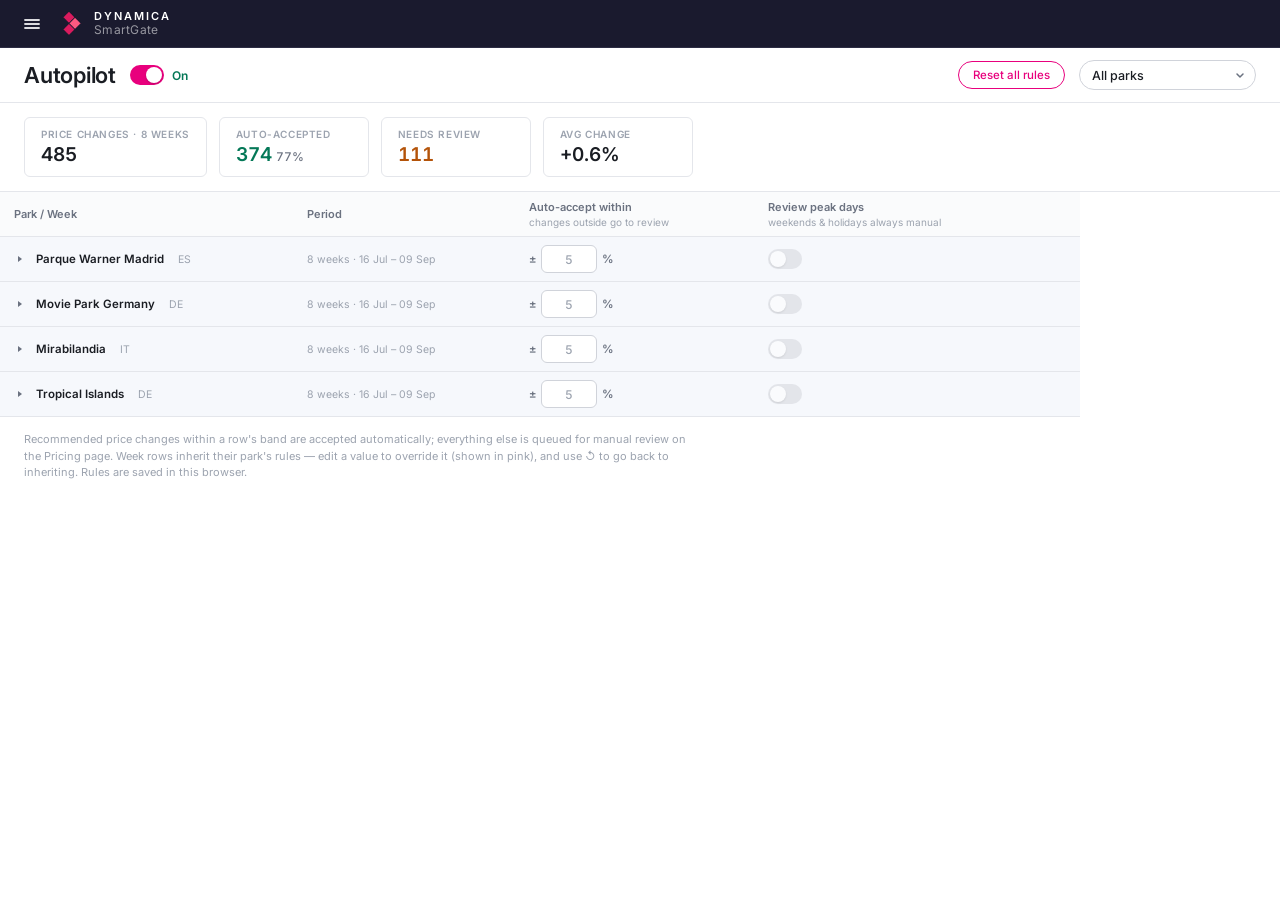
==== commit 7b28f30e: "Strip Autopilot back to Park/Week rows with inline per-row rules Removes the Demand, Moves and Statu" ====
--- a/autopilot.html
+++ b/autopilot.html
@@ -46,6 +46,19 @@
     .ap-master .state-label { min-width: 24px; }
     .ap-master .state-label.on { color: #047857; }
     .ap-spacer { flex: 1; }
+    .ap-reset-btn {
+      font-family: 'Inter', sans-serif;
+      font-size: 11.5px;
+      font-weight: 500;
+      color: var(--accent);
+      background: none;
+      border: 1px solid var(--accent);
+      border-radius: 999px;
+      padding: 6px 14px;
+      cursor: pointer;
+      transition: background .12s;
+    }
+    .ap-reset-btn:hover { background: rgba(232,0,125,0.08); }
     .ap-park-filter {
       font-family: 'Inter', sans-serif;
       font-size: 12.5px;
@@ -100,14 +113,9 @@
     .ap-kpi.k-auto   .value { color: #047857; }
     .ap-kpi.k-review .value { color: #b45309; }
 
-    /* Body: table + rules sidebar */
-    .ap-body {
+    /* Table */
+    .ap-table-wrap {
       flex: 1;
-      display: grid;
-      grid-template-columns: minmax(0, 1fr) 320px;
-      overflow: hidden;
-    }
-    .ap-table-wrap {
       overflow: auto;
       background: var(--surface);
     }
@@ -115,7 +123,8 @@
       border-collapse: separate;
       border-spacing: 0;
       width: 100%;
-      min-width: 860px;
+      min-width: 720px;
+      max-width: 1080px;
       font-family: 'Inter', sans-serif;
       font-size: 11.5px;
       background: var(--surface);
@@ -124,7 +133,7 @@
       position: sticky;
       top: 0;
       z-index: 5;
-      padding: 8px 10px;
+      padding: 8px 14px;
       font-weight: 600;
       font-size: 11px;
       color: var(--text-secondary);
@@ -133,27 +142,26 @@
       text-align: left;
       white-space: nowrap;
     }
-    table.ap-table thead th.num { text-align: right; }
+    table.ap-table thead th .sub {
+      display: block;
+      font-weight: 400;
+      color: var(--text-muted);
+      font-size: 10px;
+      margin-top: 2px;
+    }
     table.ap-table tbody td {
-      padding: 7px 10px;
+      padding: 8px 14px;
       border-bottom: 1px solid var(--border);
       color: var(--text-primary);
       vertical-align: middle;
       white-space: nowrap;
       background: var(--surface);
     }
-    table.ap-table tbody td.num {
-      text-align: right;
-      font-variant-numeric: tabular-nums;
-    }
     table.ap-table tbody tr:hover td { background-color: var(--row-hover); }
     table.ap-table tbody tr.row-park td { background: #f6f8fc; font-weight: 600; }
     table.ap-table tbody tr.row-park:hover td { background: #eef2f8; }
-    table.ap-table tbody tr.row-week td { background: #fbfcfe; }
-    table.ap-table tbody tr.row-week:hover td { background: #f3f5f9; }
     table.ap-table tbody tr.row-park td.col-name { padding-left: 12px; }
-    table.ap-table tbody tr.row-week td.col-name { padding-left: 30px; box-shadow: inset 2px 0 0 var(--border); }
-    table.ap-table tbody tr.row-day  td.col-name { padding-left: 52px; box-shadow: inset 2px 0 0 var(--border); }
+    table.ap-table tbody tr.row-week td.col-name { padding-left: 32px; box-shadow: inset 2px 0 0 var(--border); }
 
     .accordion-name {
       display: inline-flex;
@@ -187,208 +195,21 @@
       color: var(--text-muted);
       font-weight: 400;
       font-size: 10.5px;
-      margin-left: 6px;
-    }
-    .leaf-bullet {
-      display: inline-block;
-      color: var(--text-muted);
-      margin-right: 8px;
-      font-size: 14px;
-      line-height: 1;
-      vertical-align: middle;
-      transform: translateY(-1px);
-    }
-    .day-dow { color: var(--text-muted); font-size: 10.5px; margin-left: 6px; }
-    .holiday-tag { color: var(--accent); font-weight: 500; margin-left: 6px; font-size: 10.5px; }
-
-    /* Demand Level chips (same scale as Pricing) */
-    .dl-chip {
-      display: inline-block;
-      font-size: 10px;
-      font-weight: 700;
-      letter-spacing: 0.04em;
-      padding: 1px 6px;
-      border-radius: 999px;
-      font-variant-numeric: tabular-nums;
-    }
-    .dl-chip.dl-5 { background: #fee2e2; color: #991b1b; }
-    .dl-chip.dl-4 { background: #ffedd5; color: #9a3412; }
-    .dl-chip.dl-3 { background: #f1f5f9; color: #475569; }
-    .dl-chip.dl-2 { background: #e0f2fe; color: #075985; }
-    .dl-chip.dl-1 { background: #ede9fe; color: #5b21b6; }
-
-    /* Counts + status */
-    .ap-count-auto   { color: #047857; font-weight: 600; }
-    .ap-count-review { color: #b45309; font-weight: 600; }
-    .ap-count-zero   { color: var(--text-muted); font-weight: 400; }
-    .ap-status {
-      display: inline-block;
-      font-size: 9.5px;
-      font-weight: 700;
-      letter-spacing: 0.05em;
-      text-transform: uppercase;
-      padding: 2px 8px;
-      border-radius: 999px;
-      white-space: nowrap;
-    }
-    .ap-status.s-auto   { background: #dcfce7; color: #166534; }
-    .ap-status.s-review { background: #fef3c7; color: #92400e; }
-    .ap-status.s-none   { background: #f1f5f9; color: #64748b; }
-    .ap-status.s-off    { background: #f1f5f9; color: #64748b; }
-    td.status-cell { white-space: nowrap; }
-    .ap-tune {
+    }
+
+    /* Per-row rule controls */
+    .ap-rule-cell {
       display: inline-flex;
       align-items: center;
-      justify-content: center;
-      width: 22px;
-      height: 22px;
-      margin-left: 6px;
-      border: none;
-      background: transparent;
-      border-radius: 50%;
-      color: var(--text-muted);
-      cursor: pointer;
-      vertical-align: middle;
-      padding: 0;
-      transition: color .12s, background .12s;
-    }
-    .ap-tune:hover { color: var(--accent); background: rgba(232,0,125,0.08); }
-    .ap-ovr-chip {
-      display: inline-block;
-      font-size: 9.5px;
-      font-weight: 700;
-      letter-spacing: 0.03em;
-      padding: 2px 7px;
-      border-radius: 999px;
-      background: rgba(232,0,125,0.08);
-      color: var(--accent);
-      margin-left: 6px;
-      vertical-align: middle;
+      gap: 5px;
       font-variant-numeric: tabular-nums;
     }
-    .ap-ovr-popover {
-      position: fixed;
-      z-index: 300;
-      width: 290px;
-      background: var(--surface);
-      border: 1px solid var(--border);
-      border-radius: var(--radius-lg);
-      box-shadow: var(--shadow-lg);
-      padding: 14px 16px;
-      font-family: 'Inter', sans-serif;
-    }
-    .ap-ovr-title { font-size: 12.5px; font-weight: 600; color: var(--text-primary); }
-    .ap-ovr-sub { font-size: 11px; color: var(--text-secondary); line-height: 1.45; margin: 4px 0 10px; }
-    .ap-ovr-row {
-      display: flex;
-      align-items: center;
-      gap: 6px;
-      padding: 5px 0;
-    }
-    .ap-ovr-row label { flex: 1; font-size: 11.5px; font-weight: 500; color: var(--text-primary); }
-    .ap-ovr-row .pm, .ap-ovr-row .unit { font-size: 11.5px; color: var(--text-secondary); }
-    .ap-ovr-row input {
-      width: 56px;
-      height: 28px;
-      padding: 0 8px;
-      border: 1px solid var(--border-mid);
-      border-radius: var(--radius);
-      font-family: 'Inter', sans-serif;
-      font-size: 12px;
-      font-weight: 500;
-      text-align: right;
-      font-variant-numeric: tabular-nums;
-    }
-    .ap-ovr-row input:focus { outline: 1.5px solid var(--accent); outline-offset: -1px; border-color: var(--accent); }
-    .ap-ovr-actions {
-      display: flex;
-      justify-content: space-between;
-      gap: 8px;
-      margin-top: 10px;
-    }
-    .ap-ovr-clear {
-      font-family: 'Inter', sans-serif;
-      font-size: 11px;
-      font-weight: 500;
-      color: var(--text-secondary);
-      background: transparent;
-      border: 1px solid var(--border-mid);
-      border-radius: 999px;
-      padding: 5px 12px;
-      cursor: pointer;
-    }
-    .ap-ovr-clear:hover { color: #dc2626; border-color: #fecaca; background: #fef2f2; }
-    .ap-ovr-apply {
-      font-family: 'Inter', sans-serif;
-      font-size: 11px;
-      font-weight: 600;
-      color: #fff;
-      background: var(--accent);
-      border: 1px solid var(--accent);
-      border-radius: 999px;
-      padding: 5px 16px;
-      cursor: pointer;
-    }
-    .ap-ovr-apply:hover { background: var(--accent-dim); }
-    .ap-rules-note-icon { color: var(--text-secondary); }
-
-    .ap-moves {
-      font-size: 10.5px;
-      color: var(--text-secondary);
-      font-variant-numeric: tabular-nums;
-    }
-    .ap-moves .up   { color: #166534; }
-    .ap-moves .down { color: #991b1b; }
-    .ap-empty {
-      text-align: center;
-      font-style: italic;
-      color: var(--text-muted);
-      padding: 32px 16px !important;
-    }
-
-    /* Rules sidebar */
-    .ap-rules {
-      border-left: 1px solid var(--border);
-      background: var(--surface);
-      overflow-y: auto;
-      padding: 18px 20px 24px;
-      font-family: 'Inter', sans-serif;
-    }
-    .ap-rules-title {
-      font-size: 13px;
-      font-weight: 600;
-      color: var(--text-primary);
-      margin-bottom: 2px;
-    }
-    .ap-rules-sub {
+    .ap-rule-cell .pm, .ap-rule-cell .unit {
       font-size: 11.5px;
       color: var(--text-secondary);
-      line-height: 1.45;
-      margin-bottom: 16px;
-    }
-    .ap-rule {
-      display: flex;
-      align-items: flex-start;
-      gap: 10px;
-      padding: 12px 0;
-      border-top: 1px solid var(--border);
-    }
-    .ap-rule-text { flex: 1; min-width: 0; }
-    .ap-rule-label { font-size: 12px; font-weight: 600; color: var(--text-primary); }
-    .ap-rule-desc {
-      font-size: 11px;
-      color: var(--text-secondary);
-      line-height: 1.45;
-      margin-top: 2px;
-    }
-    .ap-rule-input {
-      display: inline-flex;
-      align-items: center;
-      gap: 4px;
-      flex-shrink: 0;
-    }
-    .ap-rule-input input[type="number"] {
-      width: 58px;
+    }
+    input.ap-thresh {
+      width: 56px;
       height: 28px;
       padding: 0 8px;
       border: 1px solid var(--border-mid);
@@ -399,33 +220,40 @@
       color: var(--text-primary);
       text-align: right;
       font-variant-numeric: tabular-nums;
-    }
-    .ap-rule-input input[type="number"]:focus { outline: 1.5px solid var(--accent); outline-offset: -1px; border-color: var(--accent); }
-    .ap-rule-input .suffix { font-size: 11.5px; color: var(--text-secondary); }
-    .ap-rules-reset {
-      margin-top: 16px;
+      background: var(--surface);
+      transition: border-color .12s;
+    }
+    input.ap-thresh:hover { border-color: var(--accent); }
+    input.ap-thresh:focus { outline: 1.5px solid var(--accent); outline-offset: -1px; border-color: var(--accent); }
+    /* Inherited values read muted; explicit overrides read accented */
+    input.ap-thresh.inherited { color: var(--text-muted); }
+    input.ap-thresh.custom { border-color: var(--accent); color: var(--accent); font-weight: 600; }
+    .ap-inherit-reset {
+      display: inline-flex;
+      align-items: center;
+      justify-content: center;
+      width: 20px;
+      height: 20px;
+      border: none;
+      background: transparent;
+      border-radius: 50%;
+      color: var(--text-muted);
+      cursor: pointer;
+      padding: 0;
+      font-size: 12px;
+      line-height: 1;
+      transition: color .12s, background .12s;
+    }
+    .ap-inherit-reset:hover { color: var(--accent); background: rgba(232,0,125,0.08); }
+    .ap-inherit-reset[hidden] { display: none; }
+
+    .ap-note {
+      padding: 14px 24px 24px;
       font-family: 'Inter', sans-serif;
-      font-size: 11.5px;
-      font-weight: 500;
-      color: var(--accent);
-      background: none;
-      border: 1px solid var(--accent);
-      border-radius: 999px;
-      padding: 6px 14px;
-      cursor: pointer;
-      transition: background .12s;
-    }
-    .ap-rules-reset:hover { background: rgba(232,0,125,0.08); }
-    .ap-rules-note {
-      margin-top: 14px;
-      font-size: 10.5px;
+      font-size: 11px;
       color: var(--text-muted);
       line-height: 1.5;
-    }
-
-    @media (max-width: 1100px) {
-      .ap-body { grid-template-columns: 1fr; }
-      .ap-rules { border-left: none; border-top: 1px solid var(--border); }
+      max-width: 720px;
     }
   </style>
 </head>
@@ -462,6 +290,7 @@
         <span class="state-label on" id="apEnabledLabel">On</span>
       </div>
       <div class="ap-spacer"></div>
+      <button class="ap-reset-btn" type="button" id="apRulesReset">Reset all rules</button>
       <select class="ap-park-filter" id="apParkFilter" aria-label="Filter by park">
         <option value="">All parks</option>
       </select>
@@ -469,89 +298,25 @@
 
     <div class="ap-kpis" id="apKpis"></div>
 
-    <div class="ap-body">
-      <div class="ap-table-wrap">
-        <table class="ap-table">
-          <thead>
-            <tr>
-              <th>Park / Week / Day</th>
-              <th>Period</th>
-              <th>Demand</th>
-              <th class="num">Price changes</th>
-              <th class="num">Auto-accepted</th>
-              <th class="num">Needs review</th>
-              <th class="num">Avg Δ%</th>
-              <th>Moves</th>
-              <th>Status</th>
-            </tr>
-          </thead>
-          <tbody id="apBody"></tbody>
-        </table>
+    <div class="ap-table-wrap">
+      <table class="ap-table">
+        <thead>
+          <tr>
+            <th>Park / Week</th>
+            <th>Period</th>
+            <th>Auto-accept within<span class="sub">changes outside go to review</span></th>
+            <th>Review peak days<span class="sub">weekends &amp; holidays always manual</span></th>
+            <th></th>
+          </tr>
+        </thead>
+        <tbody id="apBody"></tbody>
+      </table>
+      <div class="ap-note">
+        Recommended price changes within a row's band are accepted automatically; everything else is
+        queued for manual review on the Pricing page. Week rows inherit their park's rules —
+        edit a value to override it (shown in pink), and use ↺ to go back to inheriting.
+        Rules are saved in this browser.
       </div>
-
-      <aside class="ap-rules" aria-label="Autopilot rules">
-        <div class="ap-rules-title">Auto-accept rules</div>
-        <div class="ap-rules-sub">
-          Recommended price changes that pass every rule are accepted automatically.
-          Everything else is queued for manual review on the Pricing page.
-        </div>
-
-        <div class="ap-rule">
-          <div class="ap-rule-text">
-            <div class="ap-rule-label">Auto-accept small moves</div>
-            <div class="ap-rule-desc">Accept any change within this band, regardless of demand level.</div>
-          </div>
-          <div class="ap-rule-input">
-            <span class="suffix">±</span>
-            <input type="number" id="ruleMaxAuto" min="0" max="20" step="0.5" value="3" />
-            <span class="suffix">%</span>
-          </div>
-        </div>
-
-        <div class="ap-rule">
-          <div class="ap-rule-text">
-            <div class="ap-rule-label">Hard review cap</div>
-            <div class="ap-rule-desc">Never auto-accept a change outside this band — always send to review.</div>
-          </div>
-          <div class="ap-rule-input">
-            <span class="suffix">±</span>
-            <input type="number" id="ruleCap" min="1" max="50" step="0.5" value="10" />
-            <span class="suffix">%</span>
-          </div>
-        </div>
-
-        <div class="ap-rule">
-          <div class="ap-rule-text">
-            <div class="ap-rule-label">Demand-level consistency</div>
-            <div class="ap-rule-desc">Between the two bands, auto-accept only when the move matches the day's demand level: increases need DL4–DL5, decreases need DL1–DL2.</div>
-          </div>
-          <label class="switch">
-            <input type="checkbox" id="ruleDlConsistent" checked />
-            <span class="switch-track"><span class="switch-thumb"></span></span>
-          </label>
-        </div>
-
-        <div class="ap-rule">
-          <div class="ap-rule-text">
-            <div class="ap-rule-label">Manual review on peak days</div>
-            <div class="ap-rule-desc">Always send weekend and holiday changes to review, even small ones.</div>
-          </div>
-          <label class="switch">
-            <input type="checkbox" id="ruleWeekendManual" />
-            <span class="switch-track"><span class="switch-thumb"></span></span>
-          </label>
-        </div>
-
-        <button class="ap-rules-reset" type="button" id="apRulesReset">Reset to defaults</button>
-        <div class="ap-rules-note">
-          Rules are saved in this browser and applied instantly to the 8-week horizon shown here.
-          Demand levels (DL1–DL5) follow the same customisable rules as the Pricing page.
-          <br><br>
-          Need different thresholds for one park or week? Use the
-          <span class="ap-rules-note-icon" aria-hidden="true">⚙</span> button on that row to set a
-          per-row override — reset clears them all.
-        </div>
-      </aside>
     </div>
 
   </main>
@@ -654,7 +419,6 @@
   }
   function rngFor(key) { return mulberry32(hashStr(key)); }
   function pick(rng, lo, hi) { return lo + rng() * (hi - lo); }
-  function pickInt(rng, lo, hi) { return Math.round(pick(rng, lo, hi)); }
 
   // ── Domain (mirrors the Pricing page: booking channels at the Adult rate) ──
   const PARKS = [
@@ -663,35 +427,10 @@
     { id: 'mirabilandia', name: 'Mirabilandia',         country: 'IT' },
     { id: 'tropical',     name: 'Tropical Islands',     country: 'DE' },
   ];
-  const CHANNELS = [
-    { id: 'web',  label: 'Web' },
-    { id: 'app',  label: 'App' },
-    { id: 'ota',  label: 'OTA' },
-    { id: 'gate', label: 'Gate' },
-  ];
-
-  // ── Demand Levels (same customisable-rules table as Pricing) ──
-  const DL_META = {
-    5: { code: 'DL5', label: 'BOD / Very high' },
-    4: { code: 'DL4', label: 'High demand' },
-    3: { code: 'DL3', label: 'Standard demand' },
-    2: { code: 'DL2', label: 'Low demand' },
-    1: { code: 'DL1', label: 'Smart day / Very low' },
-  };
-  function demandLevelFor(ppt) {
-    if (ppt >= 20)  return 5;
-    if (ppt >= 10)  return 4;
-    if (ppt >= -5)  return 3;
-    if (ppt >= -10) return 2;
-    return 1;
-  }
-  function dlChip(dl) {
-    return '<span class="dl-chip dl-' + dl + '" title="' + DL_META[dl].code + ' — ' + DL_META[dl].label + '">' + DL_META[dl].code + '</span>';
-  }
+  const CHANNELS = ['web', 'app', 'ota', 'gate'];
 
   // ── 8-week horizon from Thu 2026-07-16 (tomorrow in the demo data model) ──
   const MONTHS_SHORT = ['Jan','Feb','Mar','Apr','May','Jun','Jul','Aug','Sep','Oct','Nov','Dec'];
-  const DOWS = ['Sun','Mon','Tue','Wed','Thu','Fri','Sat'];
   function buildWeeks() {
     const weeks = [];
     const start = new Date(Date.UTC(2026, 6, 16));   // Thu 2026-07-16
@@ -704,21 +443,18 @@
         const dow = d.getUTCDay();
         days.push({
           iso,
-          label: String(d.getUTCDate()).padStart(2, '0') + ' ' + MONTHS_SHORT[d.getUTCMonth()],
-          dowLabel: DOWS[dow],
           isWeekend: dow === 0 || dow === 6,
           // School-holiday week: Sat 2026-07-25 .. Fri 2026-07-31
           isHoliday: iso >= '2026-07-25' && iso <= '2026-07-31',
         });
       }
       const a = days[0], b = days[6];
+      const label = d => String(new Date(d.iso).getUTCDate()).padStart(2, '0') + ' ' + MONTHS_SHORT[new Date(d.iso).getUTCMonth()];
       const sameMonth = a.iso.slice(5, 7) === b.iso.slice(5, 7);
       weeks.push({
         key: 'w' + w,
         num: w + 1,
-        label: sameMonth
-          ? a.label.slice(0, 2) + '–' + b.label
-          : a.label + ' – ' + b.label,
+        label: sameMonth ? label(a).slice(0, 2) + '–' + label(b) : label(a) + ' – ' + label(b),
         days,
       });
     }
@@ -726,49 +462,45 @@
   }
   const WEEKS = buildWeeks();
 
-  // ── Per park × day: demand level + one recommended change per channel ──
-  // Same shape of logic as the Pricing page: weekend/holiday lift demand,
-  // demand level drives the direction/size of the price move, DL3 mostly
-  // holds, and ~4% of changes are wild outliers that trip the review cap.
-  function dayData(park, day) {
+  // ── Per park × day: one recommended change per channel ──
+  // Same shape of logic as the Pricing page: weekend/holiday lift demand and
+  // the demand level (internal here) drives the direction/size of the move;
+  // standard days mostly hold. ~4% of changes are wild outliers.
+  function dayChanges(park, day) {
     const r = rngFor('ap|' + park.id + '|' + day.iso);
     let ds = day.isWeekend ? 65 : 38;
     if (day.isHoliday) ds += 18;
     ds += pick(r, -14, 14);
     ds = Math.max(8, Math.min(99, Math.round(ds)));
-    // Same centring as the Pricing page: typical weekday → DL3.
     const ppt = Math.round((ds - 42) * 0.55);
-    const dl = demandLevelFor(ppt);
-
-    const changes = CHANNELS.map(ch => {
-      const cr = rngFor('apch|' + park.id + '|' + ch.id + '|' + day.iso);
+    const dl = ppt >= 20 ? 5 : ppt >= 10 ? 4 : ppt >= -5 ? 3 : ppt >= -10 ? 2 : 1;
+
+    return CHANNELS.map(ch => {
+      const cr = rngFor('apch|' + park.id + '|' + ch + '|' + day.iso);
       let pct = 0;
       if      (dl === 5) pct = pick(cr, 4, 9);
       else if (dl === 4) pct = pick(cr, 2, 5);
       else if (dl === 2) pct = pick(cr, -6, -3);
       else if (dl === 1) pct = pick(cr, -12, -7);
-      else if (cr() < 0.15) pct = pick(cr, -2, 2);   // DL3 mostly holds
-      // Wild-outlier seed (~4%) — lands outside the hard review cap.
-      if (cr() < 0.04) pct = (cr() > 0.5 ? 1 : -1) * pick(cr, 11, 16);
-      pct = Math.round(pct * 10) / 10;
-      return { channel: ch, pct };
+      else if (cr() < 0.15) pct = pick(cr, -2, 2);   // standard days mostly hold
+      if (cr() < 0.04) pct = (cr() > 0.5 ? 1 : -1) * pick(cr, 11, 16);   // wild outlier
+      return Math.round(pct * 10) / 10;
     });
-    return { dl, ppt, changes };
   }
 
   // ── Rules (persisted) ──
-  // `overrides` holds per-row custom thresholds, keyed by parkId (whole park)
-  // or `parkId|weekKey` (one week). Week overrides beat park overrides beat
-  // the global rules.
+  // Every row carries its own rules. Week rows inherit from their park, park
+  // rows inherit from the built-in defaults, unless explicitly overridden in
+  // `overrides` (keyed by parkId or `parkId|weekKey`).
   const RULES_KEY = 'dynamica.autopilot';
-  const RULE_DEFAULTS = { enabled: true, maxAuto: 3, cap: 10, dlConsistent: true, weekendManual: false };
+  const DEFAULTS = { maxAuto: 5, reviewPeak: false };
   function loadRules() {
-    const out = Object.assign({}, RULE_DEFAULTS, { overrides: {} });
+    const out = { enabled: true, overrides: {} };
     try {
       const raw = localStorage.getItem(RULES_KEY);
       if (!raw) return out;
       const parsed = JSON.parse(raw);
-      Object.keys(RULE_DEFAULTS).forEach(k => { if (k in parsed) out[k] = parsed[k]; });
+      if ('enabled' in parsed) out.enabled = !!parsed.enabled;
       if (parsed.overrides && typeof parsed.overrides === 'object') out.overrides = parsed.overrides;
       return out;
     } catch (e) { return out; }
@@ -776,102 +508,73 @@
   function saveRules() { localStorage.setItem(RULES_KEY, JSON.stringify(rules)); }
   let rules = loadRules();
 
-  // Effective thresholds for a park × week scope.
-  function effectiveThresholds(parkId, weekKey) {
-    const o = rules.overrides || {};
-    const w = o[parkId + '|' + weekKey] || {};
-    const p = o[parkId] || {};
+  function ovr(scope) { return rules.overrides[scope] || {}; }
+  // Effective rule values + where they come from ('own' | 'inherited').
+  function effectiveRules(parkId, weekKey) {
+    const p = ovr(parkId);
+    const w = weekKey != null ? ovr(parkId + '|' + weekKey) : {};
     return {
-      maxAuto: w.maxAuto != null ? w.maxAuto : (p.maxAuto != null ? p.maxAuto : rules.maxAuto),
-      cap:     w.cap     != null ? w.cap     : (p.cap     != null ? p.cap     : rules.cap),
+      maxAuto:        w.maxAuto    != null ? w.maxAuto    : (p.maxAuto    != null ? p.maxAuto    : DEFAULTS.maxAuto),
+      maxAutoOwn:     weekKey != null ? w.maxAuto    != null : p.maxAuto    != null,
+      reviewPeak:     w.reviewPeak != null ? w.reviewPeak : (p.reviewPeak != null ? p.reviewPeak : DEFAULTS.reviewPeak),
+      reviewPeakOwn:  weekKey != null ? w.reviewPeak != null : p.reviewPeak != null,
     };
   }
 
-  // ── Classify one change against the rules ──
-  // 'auto' = auto-accepted, 'review' = queued for manual review, 'none' = no change.
-  function classify(change, day, dl, th) {
-    if (change.pct === 0) return 'none';
-    if (!rules.enabled) return 'review';
-    const abs = Math.abs(change.pct);
-    if (abs > th.cap) return 'review';                                      // hard cap
-    if (rules.weekendManual && (day.isWeekend || day.isHoliday)) return 'review';
-    if (abs <= th.maxAuto) return 'auto';                                   // small move
-    if (rules.dlConsistent) {
-      if (change.pct > 0 && dl >= 4) return 'auto';
-      if (change.pct < 0 && dl <= 2) return 'auto';
-      return 'review';
-    }
-    return 'auto';
-  }
-
-  // ── Aggregate helpers ──
-  function classifyDay(park, day, weekKey) {
-    const d = dayData(park, day);
-    const th = effectiveThresholds(park.id, weekKey);
-    let auto = 0, review = 0, pctSum = 0, n = 0;
-    const moves = [];
-    d.changes.forEach(c => {
-      const cls = classify(c, day, d.dl, th);
-      if (cls === 'none') return;
-      n++;
-      pctSum += c.pct;
-      if (cls === 'auto') auto++; else review++;
-      moves.push({ label: c.channel.label, pct: c.pct, cls });
+  // ── Classification: within the row's band → auto, otherwise review ──
+  function weekStats(park, week) {
+    const eff = effectiveRules(park.id, week.key);
+    let changes = 0, auto = 0, review = 0, pctSum = 0;
+    week.days.forEach(day => {
+      dayChanges(park, day).forEach(pct => {
+        if (pct === 0) return;
+        changes++;
+        pctSum += pct;
+        if (!rules.enabled) { review++; return; }
+        if (eff.reviewPeak && (day.isWeekend || day.isHoliday)) { review++; return; }
+        if (Math.abs(pct) <= eff.maxAuto) auto++; else review++;
+      });
     });
-    return { dl: d.dl, changes: n, auto, review, avg: n ? pctSum / n : 0, moves };
+    return { changes, auto, review, avg: changes ? pctSum / changes : 0 };
   }
   function sumStats(list) {
     let changes = 0, auto = 0, review = 0, wSum = 0;
-    list.forEach(s => {
-      changes += s.changes; auto += s.auto; review += s.review;
-      wSum += s.avg * s.changes;
-    });
+    list.forEach(s => { changes += s.changes; auto += s.auto; review += s.review; wSum += s.avg * s.changes; });
     return { changes, auto, review, avg: changes ? wSum / changes : 0 };
   }
 
-  // ── Formatting ──
   function fmtPct(n) {
     const r = Math.round(n * 10) / 10;
     return (r > 0 ? '+' : '') + r.toFixed(1) + '%';
   }
-  function countCell(n, cls) {
-    return n > 0 ? '<span class="' + cls + '">' + n + '</span>' : '<span class="ap-count-zero">0</span>';
-  }
-  function statusChip(stats) {
-    if (!rules.enabled) return '<span class="ap-status s-off">Autopilot off</span>';
-    if (stats.changes === 0) return '<span class="ap-status s-none">No changes</span>';
-    if (stats.review === 0)  return '<span class="ap-status s-auto">All auto</span>';
-    return '<span class="ap-status s-review">' + stats.review + ' to review</span>';
-  }
-  // ── Per-row threshold overrides: tune button + indicator chip ──
-  const tuneSvg = '<svg width="12" height="12" viewBox="0 0 14 14" fill="none" stroke="currentColor" stroke-width="1.5" stroke-linecap="round" aria-hidden="true"><line x1="2" y1="4" x2="12" y2="4"/><circle cx="5" cy="4" r="1.6" fill="var(--surface)"/><line x1="2" y1="10" x2="12" y2="10"/><circle cx="9" cy="10" r="1.6" fill="var(--surface)"/></svg>';
-  function tuneBtn(scope, label) {
-    return '<button class="ap-tune" type="button" data-scope="' + scope + '" data-label="' + label +
-      '" title="Custom thresholds — ' + label + '" aria-label="Custom thresholds for ' + label + '">' + tuneSvg + '</button>';
-  }
-  function ovrChip(scope) {
-    const o = (rules.overrides || {})[scope];
-    if (!o || (o.maxAuto == null && o.cap == null)) return '';
-    const parts = [];
-    if (o.maxAuto != null) parts.push('auto ±' + o.maxAuto + '%');
-    if (o.cap != null) parts.push('cap ±' + o.cap + '%');
-    return '<span class="ap-ovr-chip" title="Custom thresholds on this row override the global rules">' + parts.join(' · ') + '</span>';
-  }
-
-  function movesCell(moves) {
-    if (!moves || !moves.length) return '<span class="ap-count-zero">—</span>';
-    return '<span class="ap-moves">' + moves.map(m =>
-      '<span class="' + (m.pct > 0 ? 'up' : 'down') + '" title="' + m.label + ' ' + fmtPct(m.pct) +
-      (m.cls === 'review' ? ' — needs review' : ' — auto-accepted') + '">' +
-      m.label + ' ' + fmtPct(m.pct) + '</span>'
-    ).join('<span style="color:var(--text-muted)"> · </span>') + '</span>';
+
+  // ── Per-row rule controls ──
+  function threshCell(scope, value, own) {
+    return (
+      '<span class="ap-rule-cell">' +
+        '<span class="pm">±</span>' +
+        '<input type="number" class="ap-thresh ' + (own ? 'custom' : 'inherited') +
+          '" data-scope="' + scope + '" data-rule="maxAuto" min="0" max="20" step="0.5" value="' + value + '">' +
+        '<span class="unit">%</span>' +
+      '</span>'
+    );
+  }
+  function peakCell(scope, checked, own) {
+    return (
+      '<label class="switch" title="' + (own ? 'Set on this row' : 'Inherited') + '" style="' + (own ? '' : 'opacity:0.55;') + '">' +
+        '<input type="checkbox" class="ap-peak" data-scope="' + scope + '" data-rule="reviewPeak"' + (checked ? ' checked' : '') + '>' +
+        '<span class="switch-track"><span class="switch-thumb"></span></span>' +
+      '</label>'
+    );
+  }
+  function resetCell(scope) {
+    const hasOwn = Object.keys(ovr(scope)).length > 0;
+    return '<button class="ap-inherit-reset" data-scope="' + scope + '" title="Reset to inherited rules"' +
+      (hasOwn ? '' : ' hidden') + ' aria-label="Reset row rules">↺</button>';
   }
 
   // ── Accordion state ──
-  const expanded = {
-    parks: new Set(['warner']),
-    weeks: new Set(),          // `${parkId}|${weekKey}`
-  };
+  const expanded = { parks: new Set() };
   let parkFilter = '';
 
   const chevronSvg = '<svg width="10" height="10" viewBox="0 0 10 10" fill="currentColor" aria-hidden="true"><polygon points="3,2 7,5 3,8"/></svg>';
@@ -881,16 +584,13 @@
     const body = document.getElementById('apBody');
     const out = [];
     const parks = PARKS.filter(p => !parkFilter || p.id === parkFilter);
-    const allParkStats = [];
+    const allStats = [];
 
     parks.forEach(park => {
-      const weekStats = WEEKS.map(week => {
-        const dayStats = week.days.map(day => classifyDay(park, day, week.key));
-        return { week, dayStats, stats: sumStats(dayStats) };
-      });
-      const parkStats = sumStats(weekStats.map(w => w.stats));
-      allParkStats.push(parkStats);
+      const perWeek = WEEKS.map(week => weekStats(park, week));
+      allStats.push(sumStats(perWeek));
       const parkOpen = expanded.parks.has(park.id);
+      const parkEff = effectiveRules(park.id, null);
 
       out.push(
         '<tr class="row-park" data-park="' + park.id + '">' +
@@ -901,76 +601,32 @@
               '<span class="park-country">' + park.country + '</span>' +
             '</span>' +
           '</td>' +
-          '<td><span class="row-meta">8 weeks</span></td>' +
-          '<td></td>' +
-          '<td class="num">' + parkStats.changes + '</td>' +
-          '<td class="num">' + countCell(parkStats.auto, 'ap-count-auto') + '</td>' +
-          '<td class="num">' + countCell(parkStats.review, 'ap-count-review') + '</td>' +
-          '<td class="num">' + fmtPct(parkStats.avg) + '</td>' +
-          '<td></td>' +
-          '<td class="status-cell">' + statusChip(parkStats) + ovrChip(park.id) + tuneBtn(park.id, park.name) + '</td>' +
+          '<td><span class="row-meta">8 weeks · ' + WEEKS[0].label.slice(0, 2) + ' Jul – ' + WEEKS[7].label.split('–').pop().trim() + '</span></td>' +
+          '<td>' + threshCell(park.id, parkEff.maxAuto, parkEff.maxAutoOwn) + '</td>' +
+          '<td>' + peakCell(park.id, parkEff.reviewPeak, parkEff.reviewPeakOwn) + '</td>' +
+          '<td>' + resetCell(park.id) + '</td>' +
         '</tr>'
       );
       if (!parkOpen) return;
 
-      weekStats.forEach(({ week, dayStats, stats }) => {
-        const wKey = park.id + '|' + week.key;
-        const weekOpen = expanded.weeks.has(wKey);
-        // Dominant demand level across the week (mode).
-        const dlCounts = {};
-        dayStats.forEach(s => { dlCounts[s.dl] = (dlCounts[s.dl] || 0) + 1; });
-        const domDl = Object.keys(dlCounts).sort((a, b) => dlCounts[b] - dlCounts[a])[0];
-
+      WEEKS.forEach(week => {
+        const scope = park.id + '|' + week.key;
+        const eff = effectiveRules(park.id, week.key);
         out.push(
           '<tr class="row-week" data-park="' + park.id + '" data-week="' + week.key + '">' +
-            '<td class="col-name">' +
-              '<span class="accordion-name ' + (weekOpen ? 'expanded' : '') + '" role="button" tabindex="0" data-toggle="week" aria-expanded="' + weekOpen + '">' +
-                '<span class="accordion-chev">' + chevronSvg + '</span>' +
-                '<span class="lvl-week-name">Week ' + week.num + '</span>' +
-              '</span>' +
-            '</td>' +
+            '<td class="col-name"><span class="lvl-week-name">Week ' + week.num + '</span></td>' +
             '<td><span class="row-meta">' + week.label + '</span></td>' +
-            '<td>' + dlChip(+domDl) + '</td>' +
-            '<td class="num">' + stats.changes + '</td>' +
-            '<td class="num">' + countCell(stats.auto, 'ap-count-auto') + '</td>' +
-            '<td class="num">' + countCell(stats.review, 'ap-count-review') + '</td>' +
-            '<td class="num">' + fmtPct(stats.avg) + '</td>' +
-            '<td></td>' +
-            '<td class="status-cell">' + statusChip(stats) + ovrChip(park.id + '|' + week.key) +
-              tuneBtn(park.id + '|' + week.key, park.name + ' — Week ' + week.num) + '</td>' +
+            '<td>' + threshCell(scope, eff.maxAuto, eff.maxAutoOwn) + '</td>' +
+            '<td>' + peakCell(scope, eff.reviewPeak, eff.reviewPeakOwn) + '</td>' +
+            '<td>' + resetCell(scope) + '</td>' +
           '</tr>'
         );
-        if (!weekOpen) return;
-
-        week.days.forEach((day, i) => {
-          const s = dayStats[i];
-          out.push(
-            '<tr class="row-day">' +
-              '<td class="col-name">' +
-                '<span class="leaf-bullet" aria-hidden="true">•</span>' +
-                day.label +
-                '<span class="day-dow">' + day.dowLabel + '</span>' +
-                (day.isHoliday ? '<span class="holiday-tag">Holiday</span>' : '') +
-              '</td>' +
-              '<td></td>' +
-              '<td>' + dlChip(s.dl) + '</td>' +
-              '<td class="num">' + s.changes + '</td>' +
-              '<td class="num">' + countCell(s.auto, 'ap-count-auto') + '</td>' +
-              '<td class="num">' + countCell(s.review, 'ap-count-review') + '</td>' +
-              '<td class="num">' + (s.changes ? fmtPct(s.avg) : '—') + '</td>' +
-              '<td>' + movesCell(s.moves) + '</td>' +
-              '<td>' + statusChip(s) + '</td>' +
-            '</tr>'
-          );
-        });
       });
     });
 
-    if (!out.length) {
-      out.push('<tr><td colspan="9" class="ap-empty">No matching parks.</td></tr>');
-    }
-    body.innerHTML = out.join('');
-    renderKpis(sumStats(allParkStats));
+    body.innerHTML = out.length ? out.join('')
+      : '<tr><td colspan="5" style="text-align:center;font-style:italic;color:var(--text-muted);padding:32px;">No matching parks.</td></tr>';
+    renderKpis(sumStats(allStats));
   }
 
   function renderKpis(total) {
@@ -983,31 +639,73 @@
       '<div class="ap-kpi"><div class="label">Avg change</div><div class="value">' + fmtPct(total.avg) + '</div></div>';
   }
 
-  // ── Accordion events ──
-  document.getElementById('apBody').addEventListener('click', e => {
-    const toggle = e.target.closest('[data-toggle]');
+  // ── Events: accordion + per-row rule edits ──
+  const bodyEl = document.getElementById('apBody');
+
+  bodyEl.addEventListener('click', e => {
+    const reset = e.target.closest('.ap-inherit-reset');
+    if (reset) {
+      delete rules.overrides[reset.dataset.scope];
+      saveRules();
+      render();
+      return;
+    }
+    const toggle = e.target.closest('[data-toggle="park"]');
     if (!toggle) return;
-    const tr = toggle.closest('tr');
-    if (toggle.dataset.toggle === 'park') {
-      const k = tr.dataset.park;
-      if (expanded.parks.has(k)) expanded.parks.delete(k);
-      else expanded.parks.add(k);
-    } else {
-      const k = tr.dataset.park + '|' + tr.dataset.week;
-      if (expanded.weeks.has(k)) expanded.weeks.delete(k);
-      else expanded.weeks.add(k);
-    }
+    const k = toggle.closest('tr').dataset.park;
+    if (expanded.parks.has(k)) expanded.parks.delete(k);
+    else expanded.parks.add(k);
     render();
   });
-  document.getElementById('apBody').addEventListener('keydown', e => {
+  bodyEl.addEventListener('keydown', e => {
     if (e.key !== 'Enter' && e.key !== ' ') return;
     const toggle = e.target.closest('[data-toggle]');
     if (!toggle) return;
     e.preventDefault();
     toggle.click();
   });
-
-  // ── Park filter ──
+  bodyEl.addEventListener('change', e => {
+    const el = e.target;
+    const scope = el.dataset.scope;
+    if (!scope || !el.dataset.rule) return;
+    const o = rules.overrides[scope] || (rules.overrides[scope] = {});
+    if (el.dataset.rule === 'maxAuto') {
+      const n = parseFloat(el.value);
+      if (isNaN(n)) delete o.maxAuto;
+      else o.maxAuto = Math.max(0, Math.min(20, n));
+    } else if (el.dataset.rule === 'reviewPeak') {
+      o.reviewPeak = el.checked;
+    }
+    if (!Object.keys(o).length) delete rules.overrides[scope];
+    saveRules();
+    render();
+  });
+  // Commit threshold edits on Enter too
+  bodyEl.addEventListener('keydown', e => {
+    if (e.key === 'Enter' && e.target.classList.contains('ap-thresh')) e.target.blur();
+  });
+
+  // ── Header controls ──
+  const elEnabled = document.getElementById('apEnabled');
+  const elEnabledLabel = document.getElementById('apEnabledLabel');
+  function syncMaster() {
+    elEnabled.checked = rules.enabled;
+    elEnabledLabel.textContent = rules.enabled ? 'On' : 'Off';
+    elEnabledLabel.classList.toggle('on', rules.enabled);
+  }
+  elEnabled.addEventListener('change', () => {
+    rules.enabled = elEnabled.checked;
+    saveRules();
+    syncMaster();
+    render();
+  });
+  document.getElementById('apRulesReset').addEventListener('click', () => {
+    rules = { enabled: true, overrides: {} };
+    saveRules();
+    syncMaster();
+    render();
+  });
+
   const parkSel = document.getElementById('apParkFilter');
   PARKS.forEach(p => {
     const opt = document.createElement('option');
@@ -1021,133 +719,7 @@
     render();
   });
 
-  // ── Per-row threshold override popover ──
-  let ovrPopover = null;
-  let ovrScope = null;
-  function buildOvrPopover() {
-    if (ovrPopover) return;
-    ovrPopover = document.createElement('div');
-    ovrPopover.className = 'ap-ovr-popover';
-    ovrPopover.hidden = true;
-    ovrPopover.innerHTML =
-      '<div class="ap-ovr-title" id="ovrTitle">Custom thresholds</div>' +
-      '<div class="ap-ovr-sub">Overrides the global rules for this row (and everything under it). Leave a field blank to inherit.</div>' +
-      '<div class="ap-ovr-row"><label for="ovrMaxAuto">Auto-accept within</label><span class="pm">±</span><input type="number" id="ovrMaxAuto" min="0" max="20" step="0.5"><span class="unit">%</span></div>' +
-      '<div class="ap-ovr-row"><label for="ovrCap">Hard review cap</label><span class="pm">±</span><input type="number" id="ovrCap" min="1" max="50" step="0.5"><span class="unit">%</span></div>' +
-      '<div class="ap-ovr-actions">' +
-        '<button class="ap-ovr-clear" type="button" id="ovrClear">Clear override</button>' +
-        '<button class="ap-ovr-apply" type="button" id="ovrApply">Apply</button>' +
-      '</div>';
-    document.body.appendChild(ovrPopover);
-    ovrPopover.querySelector('#ovrApply').addEventListener('click', applyOvr);
-    ovrPopover.querySelector('#ovrClear').addEventListener('click', () => {
-      if (ovrScope && rules.overrides) delete rules.overrides[ovrScope];
-      saveRules();
-      closeOvrPopover();
-      render();
-    });
-  }
-  function openOvrPopover(btn) {
-    buildOvrPopover();
-    ovrScope = btn.dataset.scope;
-    ovrPopover.querySelector('#ovrTitle').textContent = 'Custom thresholds — ' + btn.dataset.label;
-    const cur = (rules.overrides || {})[ovrScope] || {};
-    ovrPopover.querySelector('#ovrMaxAuto').value = cur.maxAuto != null ? cur.maxAuto : '';
-    ovrPopover.querySelector('#ovrCap').value     = cur.cap     != null ? cur.cap     : '';
-    ovrPopover.hidden = false;
-    const r = btn.getBoundingClientRect();
-    const pw = ovrPopover.offsetWidth;
-    let left = Math.min(r.left, window.innerWidth - pw - 8);
-    ovrPopover.style.top  = (r.bottom + 6) + 'px';
-    ovrPopover.style.left = Math.max(8, left) + 'px';
-    document.addEventListener('mousedown', onOvrOutside, true);
-    document.addEventListener('keydown', onOvrKey);
-    setTimeout(() => ovrPopover.querySelector('#ovrMaxAuto').focus(), 30);
-  }
-  function closeOvrPopover() {
-    if (!ovrPopover || ovrPopover.hidden) return;
-    ovrPopover.hidden = true;
-    ovrScope = null;
-    document.removeEventListener('mousedown', onOvrOutside, true);
-    document.removeEventListener('keydown', onOvrKey);
-  }
-  function onOvrOutside(e) {
-    if (ovrPopover.contains(e.target) || e.target.closest('.ap-tune')) return;
-    closeOvrPopover();
-  }
-  function onOvrKey(e) {
-    if (e.key === 'Escape') closeOvrPopover();
-    if (e.key === 'Enter') applyOvr();
-  }
-  function applyOvr() {
-    if (!ovrScope) return;
-    const ma = parseFloat(ovrPopover.querySelector('#ovrMaxAuto').value);
-    const cp = parseFloat(ovrPopover.querySelector('#ovrCap').value);
-    rules.overrides = rules.overrides || {};
-    const o = {};
-    if (!isNaN(ma)) o.maxAuto = Math.max(0, Math.min(20, ma));
-    if (!isNaN(cp)) o.cap = Math.max(1, Math.min(50, cp));
-    if (o.maxAuto != null && o.cap != null && o.cap < o.maxAuto) o.cap = o.maxAuto;
-    if (o.maxAuto == null && o.cap == null) delete rules.overrides[ovrScope];
-    else rules.overrides[ovrScope] = o;
-    saveRules();
-    closeOvrPopover();
-    render();
-  }
-  document.getElementById('apBody').addEventListener('click', e => {
-    const btn = e.target.closest('.ap-tune');
-    if (!btn) return;
-    e.stopPropagation();
-    if (!ovrPopover || ovrPopover.hidden || ovrScope !== btn.dataset.scope) openOvrPopover(btn);
-    else closeOvrPopover();
-  });
-
-  // ── Rules form wiring ──
-  const elEnabled       = document.getElementById('apEnabled');
-  const elEnabledLabel  = document.getElementById('apEnabledLabel');
-  const elMaxAuto       = document.getElementById('ruleMaxAuto');
-  const elCap           = document.getElementById('ruleCap');
-  const elDlConsistent  = document.getElementById('ruleDlConsistent');
-  const elWeekendManual = document.getElementById('ruleWeekendManual');
-
-  function syncForm() {
-    elEnabled.checked       = rules.enabled;
-    elEnabledLabel.textContent = rules.enabled ? 'On' : 'Off';
-    elEnabledLabel.classList.toggle('on', rules.enabled);
-    elMaxAuto.value         = rules.maxAuto;
-    elCap.value             = rules.cap;
-    elDlConsistent.checked  = rules.dlConsistent;
-    elWeekendManual.checked = rules.weekendManual;
-  }
-  function clampNum(v, lo, hi, fallback) {
-    const n = parseFloat(v);
-    if (isNaN(n)) return fallback;
-    return Math.max(lo, Math.min(hi, n));
-  }
-  function onRulesChanged() {
-    rules.enabled       = elEnabled.checked;
-    rules.maxAuto       = clampNum(elMaxAuto.value, 0, 20, RULE_DEFAULTS.maxAuto);
-    rules.cap           = clampNum(elCap.value, 1, 50, RULE_DEFAULTS.cap);
-    if (rules.cap < rules.maxAuto) rules.cap = rules.maxAuto;   // cap can't sit inside the auto band
-    rules.dlConsistent  = elDlConsistent.checked;
-    rules.weekendManual = elWeekendManual.checked;
-    saveRules();
-    syncForm();
-    render();
-  }
-  [elEnabled, elDlConsistent, elWeekendManual].forEach(el => el.addEventListener('change', onRulesChanged));
-  [elMaxAuto, elCap].forEach(el => {
-    el.addEventListener('change', onRulesChanged);
-    el.addEventListener('keydown', e => { if (e.key === 'Enter') onRulesChanged(); });
-  });
-  document.getElementById('apRulesReset').addEventListener('click', () => {
-    rules = Object.assign({}, RULE_DEFAULTS, { overrides: {} });   // also clears per-row overrides
-    saveRules();
-    syncForm();
-    render();
-  });
-
-  syncForm();
+  syncMaster();
   render();
 })();
 </script>
